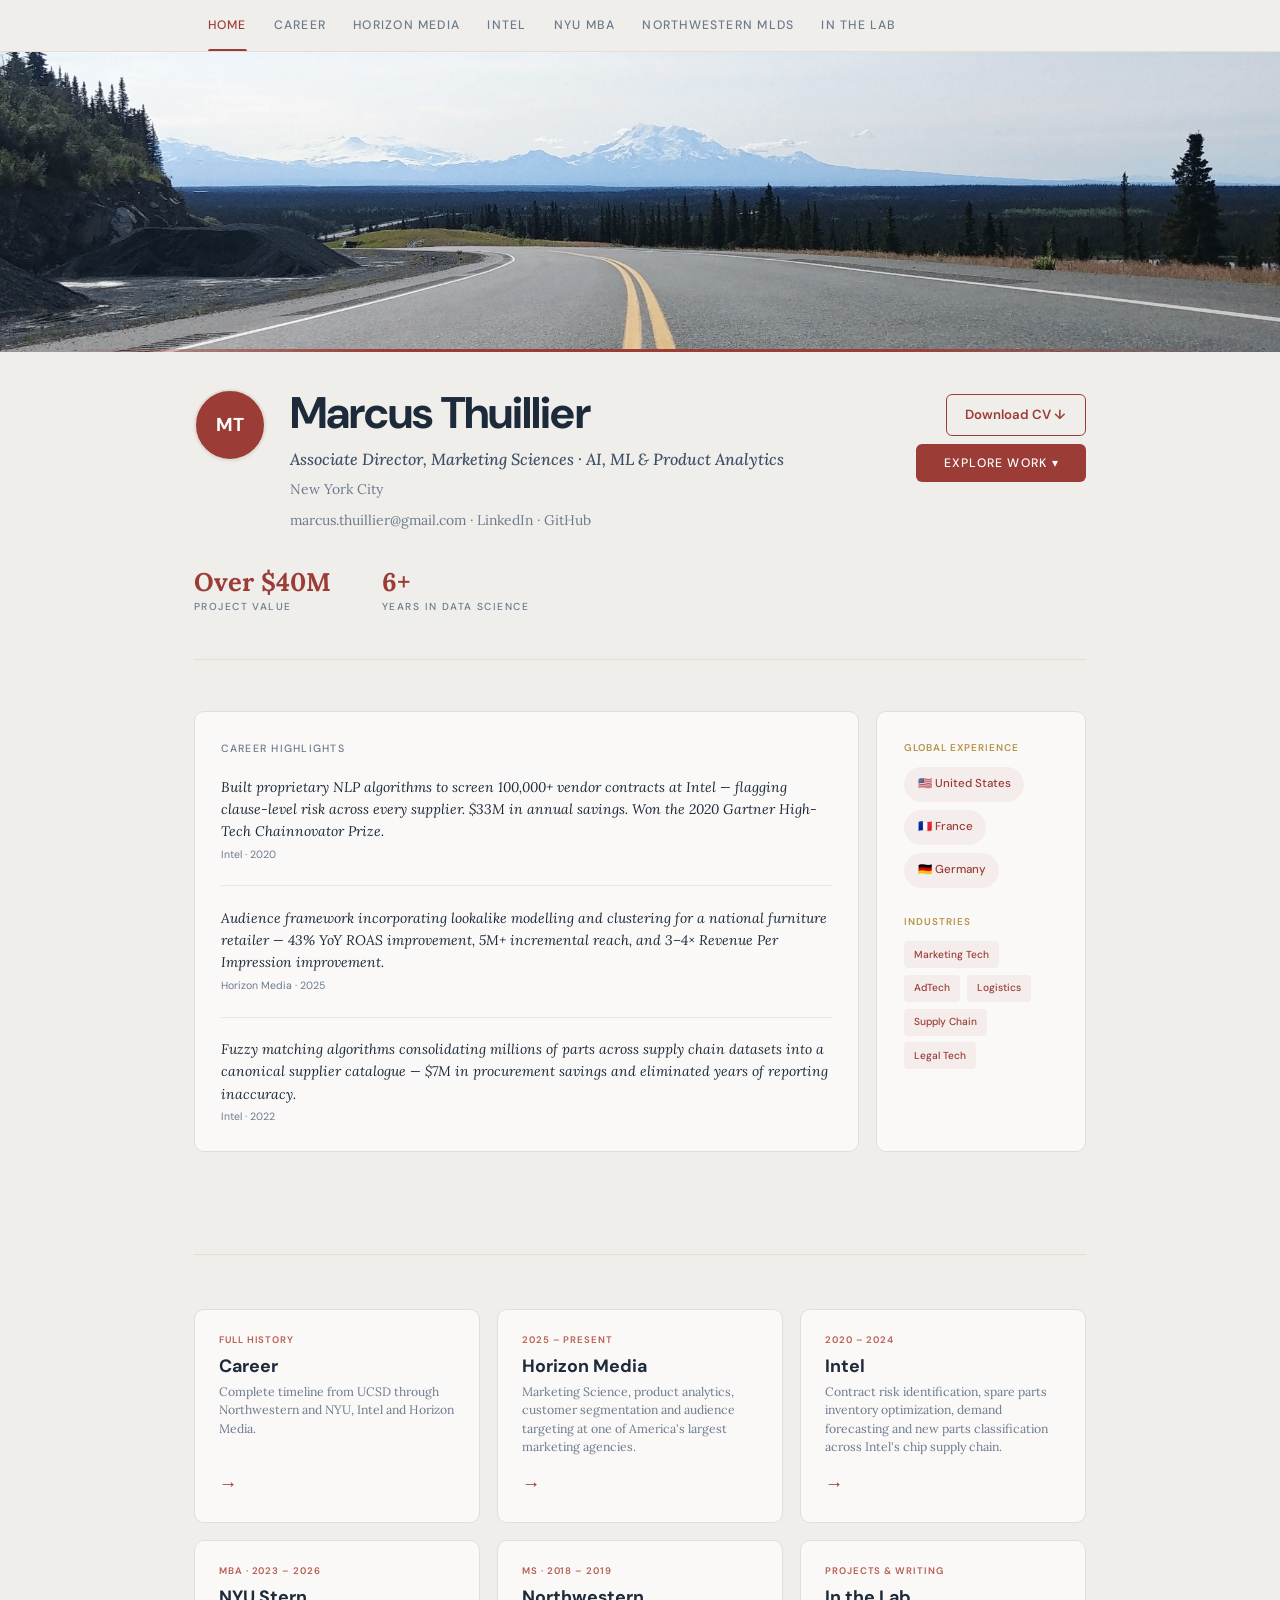
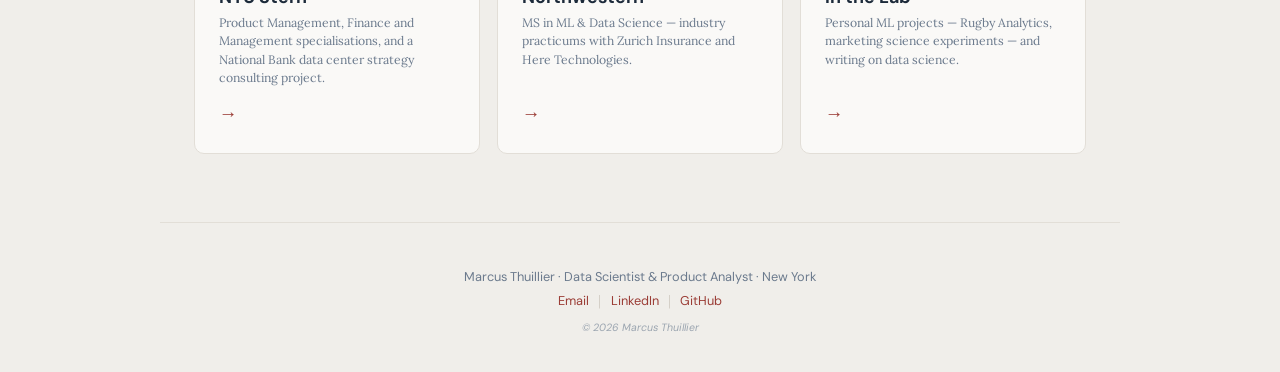
==== index.html @ 8893ece2 "initial commit" ====
<!DOCTYPE html>
<html lang="en">
<head>
  <meta charset="UTF-8" />
  <link rel="icon" href="data:image/svg+xml,<svg xmlns='http://www.w3.org/2000/svg' viewBox='0 0 32 32'><rect width='32' height='32' rx='6' fill='%239B3D36'/><text x='16' y='22' font-family='DM Sans,sans-serif' font-size='13' font-weight='700' fill='white' text-anchor='middle'>MT</text></svg>" />
  <meta name="viewport" content="width=device-width, initial-scale=1.0" />
  <title>Marcus Thuillier — Data Scientist</title>
  <meta name="description" content="Marcus Thuillier — Data Scientist specialising in AI, ML and product analytics. Based in New York." />
  <meta property="og:title" content="Marcus Thuillier — Data Scientist" />
  <meta property="og:description" content="Associate Director, Marketing Sciences at Horizon Media. AI, ML &amp; Product Analytics. Based in New York." />
  <meta property="og:type" content="website" />
  <link rel="preconnect" href="https://fonts.googleapis.com" />
  <link rel="preconnect" href="https://fonts.gstatic.com" crossorigin />
  <link href="https://fonts.googleapis.com/css2?family=DM+Sans:wght@400;500;600;700&family=Lora:ital,wght@0,400;0,600;0,700;1,400;1,500&display=swap" rel="stylesheet" />
  <link rel="stylesheet" href="css/style.css" />
</head>
<body>

  <!-- NAV -->
  <nav class="site-nav">
    <div class="nav-inner">
      <div class="nav-links" id="navLinks">
        <a href="index.html" class="nav-link active">Home</a>
        <a href="career.html" class="nav-link">Career</a>
        <a href="horizon.html" class="nav-link">Horizon Media</a>
        <a href="intel.html" class="nav-link">Intel</a>
        <a href="nyu.html" class="nav-link">NYU MBA</a>
        <a href="northwestern.html" class="nav-link">Northwestern MLDS</a>
        <a href="lab.html" class="nav-link">In the Lab</a>
      </div>
      <button class="nav-hamburger" id="hamburger" aria-label="Toggle navigation">
        <span></span><span></span><span></span>
      </button>
    </div>
  </nav>

  <!-- BANNER -->
  <div class="banner">
    <img src="assets/banner.jpg" alt="New York City" />
    <div class="banner-overlay"></div>
  </div>

  <!-- CONTACT HEADER -->
  <div class="contact-header">
    <div class="contact-header-left">
      <!-- TODO: replace placeholder with <img class="headshot" src="assets/headshot.jpg" alt="Marcus Thuillier"> when photo is ready -->
      <div class="headshot headshot--placeholder" aria-label="Marcus Thuillier">MT</div>
      <div class="contact-info">
        <div class="contact-name">Marcus Thuillier</div>
        <div class="contact-tagline">Associate Director, Marketing Sciences · AI, ML &amp; Product Analytics</div>
        <div class="contact-tagline-sub">New York City</div>
        <div class="contact-detail">
          <a href="mailto:marcus.thuillier@gmail.com">marcus.thuillier@gmail.com</a> ·
          <a href="https://linkedin.com/in/marcusthuillier" target="_blank" rel="noopener">LinkedIn</a> ·
          <a href="https://github.com/marcusthuillier" target="_blank" rel="noopener">GitHub</a>
        </div>
      </div>
    </div>
    <div class="cta-wrapper">
      <a href="assets/cv.pdf" class="cv-btn" download>Download CV ↓</a>
      <button class="cta-btn" id="ctaBtn">Explore Work ▾</button>
      <div class="cta-dropdown" id="ctaDropdown">
        <div class="cta-dropdown-label">Experience</div>
        <a href="horizon.html" class="cta-dropdown-item">Horizon Media →</a>
        <a href="intel.html" class="cta-dropdown-item">Intel →</a>
        <div class="cta-dropdown-label">Education</div>
        <a href="nyu.html" class="cta-dropdown-item">NYU Stern MBA →</a>
        <a href="northwestern.html" class="cta-dropdown-item">Northwestern MS →</a>
        <div class="cta-dropdown-label">More</div>
        <a href="lab.html" class="cta-dropdown-item">In the Lab →</a>
        <a href="career.html" class="cta-dropdown-item">Full Career →</a>
      </div>
    </div>
  </div>

  <!-- STATS BAR -->
  <div class="stats-bar fade-in">
    <div class="stat">
      <div class="stat-number">Over $40M</div>
      <div class="stat-label">Project Value</div>
    </div>
    <div class="stat">
      <div class="stat-number">6+</div>
      <div class="stat-label">Years in Data Science</div>
    </div>
  </div>

  <div class="section-divider"><hr /></div>

  <!-- BENTO GRID -->
  <div class="bento-section">
    <div class="bento-grid fade-in">
      <!-- Career highlights -->
      <div class="bento-tile" style="grid-column: span 3;">
        <div class="metric-label" style="margin-bottom:1rem;">Career Highlights</div>
        <div class="highlight-item">
          <div class="highlight-text">Built proprietary NLP algorithms to screen 100,000+ vendor contracts at Intel — flagging clause-level risk across every supplier. $33M in annual savings. Won the 2020 Gartner High-Tech Chainnovator Prize.</div>
          <div class="highlight-meta">Intel · 2020</div>
        </div>
        <div class="highlight-item">
          <div class="highlight-text">Audience framework incorporating lookalike modelling and clustering for a national furniture retailer — 43% YoY ROAS improvement, 5M+ incremental reach, and 3–4× Revenue Per Impression improvement.</div>
          <div class="highlight-meta">Horizon Media · 2025</div>
        </div>
        <div class="highlight-item">
          <div class="highlight-text">Fuzzy matching algorithms consolidating millions of parts across supply chain datasets into a canonical supplier catalogue — $7M in procurement savings and eliminated years of reporting inaccuracy.</div>
          <div class="highlight-meta">Intel · 2022</div>
        </div>
      </div>
      <!-- Global footprint -->
      <div class="bento-tile bento-footprint">
        <div class="footprint-subtitle">Global Experience</div>
        <div class="footprint-countries">
          <span class="country-chip">🇺🇸 United States</span>
          <span class="country-chip">🇫🇷 France</span>
          <span class="country-chip">🇩🇪 Germany</span>
        </div>
        <div class="footprint-subtitle" style="margin-top:1rem;">Industries</div>
        <div class="footprint-industries">
          <span class="industry-chip">Marketing Tech</span>
          <span class="industry-chip">AdTech</span>
          <span class="industry-chip">Logistics</span>
          <span class="industry-chip">Supply Chain</span>
          <span class="industry-chip">Legal Tech</span>
        </div>
      </div>
    </div>
  </div>

  <div class="section-divider"><hr /></div>

  <!-- TEASER CARDS -->
  <div class="teaser-section">
    <div class="teaser-grid">
      <a href="career.html" class="teaser-card fade-in">
        <div class="teaser-card-label">Full History</div>
        <div class="teaser-card-title">Career</div>
        <div class="teaser-card-desc">Complete timeline from UCSD through Northwestern and NYU, Intel and Horizon Media.</div>
        <span class="teaser-card-arrow">→</span>
      </a>
      <a href="horizon.html" class="teaser-card fade-in">
        <div class="teaser-card-label">2025 – Present</div>
        <img class="teaser-logo" src="https://logo.clearbit.com/horizonmedia.com" alt="" loading="lazy" onerror="this.style.display='none'" />
        <div class="teaser-card-title">Horizon Media</div>
        <div class="teaser-card-desc">Marketing Science, product analytics, customer segmentation and audience targeting at one of America's largest marketing agencies.</div>
        <span class="teaser-card-arrow">→</span>
      </a>
      <a href="intel.html" class="teaser-card fade-in">
        <div class="teaser-card-label">2020 – 2024</div>
        <img class="teaser-logo" src="https://logo.clearbit.com/intel.com" alt="" loading="lazy" onerror="this.style.display='none'" />
        <div class="teaser-card-title">Intel</div>
        <div class="teaser-card-desc">Contract risk identification, spare parts inventory optimization, demand forecasting and new parts classification across Intel's chip supply chain.</div>
        <span class="teaser-card-arrow">→</span>
      </a>
      <a href="nyu.html" class="teaser-card fade-in">
        <div class="teaser-card-label">MBA · 2023 – 2026</div>
        <img class="teaser-logo" src="https://logo.clearbit.com/nyu.edu" alt="" loading="lazy" onerror="this.style.display='none'" />
        <div class="teaser-card-title">NYU Stern</div>
        <div class="teaser-card-desc">Product Management, Finance and Management specialisations, and a National Bank data center strategy consulting project.</div>
        <span class="teaser-card-arrow">→</span>
      </a>
      <a href="northwestern.html" class="teaser-card fade-in">
        <div class="teaser-card-label">MS · 2018 – 2019</div>
        <img class="teaser-logo" src="https://logo.clearbit.com/northwestern.edu" alt="" loading="lazy" onerror="this.style.display='none'" />
        <div class="teaser-card-title">Northwestern</div>
        <div class="teaser-card-desc">MS in ML &amp; Data Science — industry practicums with Zurich Insurance and Here Technologies.</div>
        <span class="teaser-card-arrow">→</span>
      </a>
      <a href="lab.html" class="teaser-card fade-in">
        <div class="teaser-card-label">Projects &amp; Writing</div>
        <div class="teaser-card-title">In the Lab</div>
        <div class="teaser-card-desc">Personal ML projects — Rugby Analytics, marketing science experiments — and writing on data science.</div>
        <span class="teaser-card-arrow">→</span>
      </a>
    </div>
  </div>

  <!-- FOOTER -->
  <footer class="footer">
    <div>Marcus Thuillier · Data Scientist &amp; Product Analyst · New York</div>
    <div class="footer-links">
      <a href="mailto:marcus.thuillier@gmail.com">Email</a>
      <a href="https://linkedin.com/in/marcusthuillier" target="_blank" rel="noopener">LinkedIn</a>
      <a href="https://github.com/marcusthuillier" target="_blank" rel="noopener">GitHub</a>
    </div>
    <div class="ai-built-note">© 2026 Marcus Thuillier</div>
  </footer>

  <script src="js/main.js"></script>
</body>
</html>
---- css/style.css ----
/* ═══════════════════════════════════════════════════
   Marcus Thuillier — Portfolio
   Design system based on nikitarai.com
   ═══════════════════════════════════════════════════ */

/* ── DESIGN TOKENS ── */
:root {
  --bg:             #f0eeea;
  --bg-warm:        #e8e5df;
  --bg-card:        #faf9f7;
  --bg-card-hover:  #f5f3ef;
  --text:           #1c2a3a;
  --text-secondary: #3d5068;
  --text-muted:     #6b7a8d;
  --text-faint:     #9ba5b0;
  --accent:         #9B3D36;
  --accent-light:   #B85C52;
  --accent-warm:    #b8924a;
  --accent-warm-bg: rgba(184, 146, 74, 0.07);
  --accent-subtle:  rgba(155, 61, 54, 0.06);
  --accent-glow:    rgba(155, 61, 54, 0.12);
  --border:         #d5d0c8;
  --border-light:   #e2ded7;
  --border-faint:   #ebe8e2;
  --gold:           #b8924a;
  --gold-bg:        rgba(184, 146, 74, 0.08);
  --radius-sm:      6px;
  --radius-md:      10px;
  --radius-lg:      14px;
  --shadow-sm:      0 1px 3px rgba(28, 42, 58, 0.05);
  --shadow-md:      0 4px 20px rgba(28, 42, 58, 0.07);
  --shadow-lg:      0 12px 40px rgba(28, 42, 58, 0.1);
  --transition:     0.35s cubic-bezier(0.16, 1, 0.3, 1);
  --ease-out:       cubic-bezier(0.16, 1, 0.3, 1);
}

/* ── RESET & BASE ── */
*, *::before, *::after { margin: 0; padding: 0; box-sizing: border-box; }

html { scroll-behavior: smooth; font-size: 17px; }

body {
  background: var(--bg);
  color: var(--text);
  font-family: 'Lora', Georgia, serif;
  font-weight: 400;
  line-height: 1.8;
  overflow-x: hidden;
}

/* ── STICKY NAV ── */
.site-nav {
  position: sticky;
  top: 0;
  z-index: 100;
  background: rgba(240, 238, 234, 0.92);
  backdrop-filter: blur(16px);
  -webkit-backdrop-filter: blur(16px);
  border-bottom: 1px solid var(--border-light);
}

.nav-inner {
  max-width: 960px;
  margin: 0 auto;
  display: flex;
  align-items: stretch;
  padding: 0 2rem;
}

.nav-links { display: flex; align-items: stretch; }

.nav-link {
  font-size: 0.72rem;
  letter-spacing: 0.1em;
  text-transform: uppercase;
  color: var(--text-muted);
  text-decoration: none;
  font-family: 'DM Sans', sans-serif;
  font-weight: 500;
  transition: color var(--transition);
  white-space: nowrap;
  padding: 0.85rem 0.8rem;
  position: relative;
  display: flex;
  align-items: center;
}

.nav-link::after {
  content: '';
  position: absolute;
  bottom: 0;
  left: 0.8rem;
  right: 0.8rem;
  height: 2px;
  background: var(--accent);
  transform: scaleX(0);
  transition: transform var(--transition);
  border-radius: 2px 2px 0 0;
}

.nav-link:hover { color: var(--text-secondary); }
.nav-link.active { color: var(--accent); }
.nav-link.active::after { transform: scaleX(1); }

/* Hamburger */
.nav-hamburger {
  display: none;
  flex-direction: column;
  justify-content: center;
  gap: 4px;
  background: none;
  border: none;
  cursor: pointer;
  padding: 0.7rem 0;
  margin-left: auto;
}

.nav-hamburger span {
  display: block;
  width: 20px;
  height: 2px;
  background: var(--text);
  border-radius: 2px;
  transition: all 0.3s ease;
}

.nav-hamburger.open span:nth-child(1) { transform: rotate(45deg) translate(4px, 4px); }
.nav-hamburger.open span:nth-child(2) { opacity: 0; }
.nav-hamburger.open span:nth-child(3) { transform: rotate(-45deg) translate(4px, -4px); }

/* ── BANNER ── */
.banner {
  width: 100%;
  height: 300px;
  position: relative;
  overflow: hidden;
  background: linear-gradient(135deg, #c46b5e 0%, var(--accent) 100%);
}

.banner img {
  width: 100%;
  height: 100%;
  object-fit: cover;
  object-position: center 40%;
  display: block;
}

.banner-overlay {
  position: absolute;
  bottom: 0;
  left: 0;
  right: 0;
  height: 3px;
  background: linear-gradient(90deg, transparent 5%, var(--accent) 30%, var(--accent) 70%, transparent 95%);
}

/* Inner-page banner — gradient placeholder, shorter than home */
.banner--inner { height: 200px; }
.banner--horizon      { background: linear-gradient(135deg, #1a3a5c 0%, #2b5c8a 100%); }
.banner--intel        { background: linear-gradient(135deg, #0068b5 0%, #00aeef 100%); }
.banner--nyu          { background: linear-gradient(135deg, #57068c 0%, #8900e1 100%); }
.banner--northwestern { background: linear-gradient(135deg, #4e2a84 0%, #7b68ee 100%); }
.banner--career       { background: linear-gradient(135deg, #1c2a3a 0%, #3d5068 100%); }
@media (max-width: 768px) { .banner--inner { height: 120px; } }

/* ── PAGE HEADER (inner pages) ── */
.page-header {
  max-width: 960px;
  margin: 0 auto;
  padding: 3rem 2rem 2rem;
  border-bottom: 1px solid var(--border-light);
}

.page-title {
  font-family: 'DM Sans', sans-serif;
  font-weight: 700;
  font-size: 2.4rem;
  color: var(--text);
  line-height: 1.1;
  letter-spacing: -0.02em;
}

.page-subtitle {
  font-size: 0.85rem;
  color: var(--text-muted);
  margin-top: 0.5rem;
  line-height: 1.5;
}

/* ── PAGE HEADER with logo ── */
.page-header-inner { display: flex; align-items: center; gap: 1rem; }
.page-logo {
  width: 48px;
  height: 48px;
  object-fit: contain;
  border-radius: 8px;
  flex-shrink: 0;
  background: #fff;
  padding: 4px;
  border: 1px solid var(--border-light);
}

/* ── HEADSHOT ── */
.contact-header-left { display: flex; align-items: flex-start; gap: 1.4rem; }
.headshot {
  width: 72px;
  height: 72px;
  border-radius: 50%;
  object-fit: cover;
  object-position: center top;
  flex-shrink: 0;
  border: 2px solid var(--border-light);
  box-shadow: var(--shadow-sm);
}
.headshot--placeholder {
  background: var(--accent);
  color: #fff;
  display: flex;
  align-items: center;
  justify-content: center;
  font-family: 'DM Sans', sans-serif;
  font-weight: 700;
  font-size: 1.1rem;
  letter-spacing: 0.02em;
  user-select: none;
}

/* ── COMPANY LOGOS in cards ── */
.card-company--with-logo { display: flex; align-items: center; gap: 0.5rem; }
.card-logo {
  width: 18px;
  height: 18px;
  object-fit: contain;
  border-radius: 3px;
  flex-shrink: 0;
  background: #fff;
}

/* ── LOGOS in teaser cards ── */
.teaser-logo {
  width: 22px;
  height: 22px;
  object-fit: contain;
  border-radius: 4px;
  margin-bottom: 0.35rem;
  background: #fff;
  display: block;
}

/* ── DEVICON tags ── */
.tag--icon { display: inline-flex; align-items: center; gap: 0.3rem; }
.tag--icon i { font-size: 0.78rem; line-height: 1; }

/* ── CONTACT HEADER ── */
.contact-header {
  max-width: 960px;
  margin: 0 auto;
  padding: 2.2rem 2rem 0;
  display: flex;
  justify-content: space-between;
  align-items: flex-start;
}

.contact-name {
  font-family: 'DM Sans', sans-serif;
  font-weight: 700;
  font-size: 2.6rem;
  color: var(--text);
  line-height: 1.1;
  letter-spacing: -0.02em;
}

.contact-tagline {
  font-family: 'Lora', Georgia, serif;
  font-size: 0.95rem;
  font-weight: 500;
  font-style: italic;
  color: var(--text-secondary);
  margin-top: 0.4rem;
}

.contact-tagline-sub {
  font-size: 0.82rem;
  color: var(--text-muted);
  margin-top: 0.3rem;
  line-height: 1.5;
}

.contact-detail {
  font-size: 0.82rem;
  color: var(--text-muted);
  margin-top: 0.5rem;
}

.contact-detail a {
  color: var(--text-muted);
  text-decoration: none;
  transition: color var(--transition);
  border-bottom: 1px solid transparent;
}

.contact-detail a:hover {
  color: var(--accent);
  border-bottom-color: var(--accent);
}

/* ── CTA BUTTON ── */
.cta-wrapper { position: relative; padding-top: 0.3rem; display: flex; flex-direction: column; align-items: flex-end; gap: 0.5rem; }

.cta-btn {
  font-family: 'DM Sans', sans-serif;
  font-size: 0.72rem;
  font-weight: 500;
  letter-spacing: 0.1em;
  text-transform: uppercase;
  color: #fff;
  background: var(--accent);
  border: none;
  padding: 0.65rem 1.6rem;
  border-radius: var(--radius-sm);
  cursor: pointer;
  transition: all var(--transition);
}

.cta-btn:hover {
  background: #7B2D25;
  box-shadow: 0 6px 20px rgba(155, 61, 54, 0.3);
  transform: translateY(-1px);
}

.cta-dropdown {
  position: absolute;
  top: calc(100% + 0.6rem);
  right: 0;
  background: var(--bg-card);
  border: 1px solid var(--border);
  border-radius: var(--radius-md);
  padding: 1.1rem 1.3rem;
  min-width: 220px;
  box-shadow: var(--shadow-lg);
  opacity: 0;
  transform: translateY(-8px);
  pointer-events: none;
  transition: all 0.3s ease;
  z-index: 10;
}

.cta-dropdown.open {
  opacity: 1;
  transform: translateY(0);
  pointer-events: auto;
}

.cta-dropdown-label {
  font-size: 0.58rem;
  text-transform: uppercase;
  letter-spacing: 0.12em;
  color: var(--text-faint);
  font-family: 'DM Sans', sans-serif;
  font-weight: 600;
  margin-top: 0.6rem;
}

.cta-dropdown-label:first-child { margin-top: 0; }

.cta-dropdown-item {
  display: block;
  font-size: 0.82rem;
  color: var(--text-secondary);
  text-decoration: none;
  padding: 0.35rem 0;
  font-family: 'DM Sans', sans-serif;
  transition: color 0.2s;
}

.cta-dropdown-item:hover { color: var(--accent); }

/* ── STATS BAR ── */
.stats-bar {
  max-width: 960px;
  margin: 2rem auto 0;
  padding: 0 2rem;
  display: flex;
  gap: 3rem;
  flex-wrap: wrap;
}

.stat { text-align: left; }

.stat-number {
  font-family: 'Lora', Georgia, serif;
  font-weight: 700;
  font-size: 1.5rem;
  color: var(--accent);
  line-height: 1.2;
}

.stat-label {
  font-size: 0.6rem;
  letter-spacing: 0.14em;
  text-transform: uppercase;
  color: var(--text-muted);
  font-family: 'DM Sans', sans-serif;
  font-weight: 500;
}

/* ── DIVIDER ── */
.section-divider {
  max-width: 960px;
  margin: 2.5rem auto 0;
  padding: 0 2rem;
}

.section-divider hr {
  border: none;
  border-top: 1px solid var(--border-light);
}

/* ── BENTO GRID ── */
.bento-section {
  max-width: 960px;
  margin: 0 auto;
  padding: 3rem 2rem 2.5rem;
}

.bento-grid {
  display: grid;
  grid-template-columns: repeat(4, 1fr);
  gap: 1rem;
  margin-bottom: 1rem;
}

.bento-grid-2col { grid-template-columns: 1fr 1fr; }

.bento-tile {
  background: var(--bg-card);
  border: 1px solid var(--border-light);
  border-radius: var(--radius-md);
  padding: 1.4rem 1.5rem;
  transition: all var(--transition);
  position: relative;
  overflow: hidden;
}

.bento-tile:hover {
  border-color: var(--border);
  box-shadow: var(--shadow-md);
  transform: translateY(-2px);
}

.bento-metric {
  text-align: center;
  padding: 1.4rem 1.2rem;
}

.bento-metric::before {
  content: '';
  position: absolute;
  top: 0; left: 0; right: 0;
  height: 2px;
  background: linear-gradient(90deg, var(--accent), var(--accent-light));
  transform: scaleX(0);
  transition: transform var(--transition);
  transform-origin: left;
}

.bento-metric:hover::before { transform: scaleX(1); }

.bento-footprint { padding: 1.6rem; }

/* Teaser feature tile */
.bento-teaser-feature {
  text-decoration: none;
  display: flex;
  flex-direction: column;
  justify-content: flex-start;
  border-color: rgba(155, 61, 54, 0.15);
}

.bento-teaser-feature:hover {
  background: rgba(184, 146, 74, 0.04);
  border-color: var(--accent-warm);
}

.teaser-label {
  font-size: 0.58rem;
  font-weight: 600;
  text-transform: uppercase;
  letter-spacing: 0.1em;
  font-family: 'DM Sans', sans-serif;
  color: var(--accent-warm);
  margin-bottom: 0.4rem;
}

.teaser-title {
  font-family: 'DM Sans', sans-serif;
  font-size: 1.15rem;
  font-weight: 700;
  color: var(--text);
  line-height: 1.3;
  margin-bottom: 0.4rem;
}

.teaser-desc {
  font-size: 0.75rem;
  color: var(--text-muted);
  line-height: 1.55;
}

.teaser-cta {
  font-size: 0.68rem;
  font-weight: 500;
  font-family: 'DM Sans', sans-serif;
  color: var(--accent-warm);
  margin-top: 0.8rem;
  transition: color var(--transition);
}

.bento-teaser-feature:hover .teaser-cta { color: var(--text); }

/* ── SECTION TEASERS ── */
.teaser-section {
  max-width: 960px;
  margin: 0 auto;
  padding: 2rem 2rem 4rem;
}

.teaser-grid {
  display: grid;
  grid-template-columns: repeat(3, 1fr);
  gap: 1rem;
  margin-top: 1.2rem;
}

.teaser-card {
  background: var(--bg-card);
  border: 1px solid var(--border-light);
  border-radius: var(--radius-md);
  padding: 1.3rem 1.4rem;
  text-decoration: none;
  transition: all var(--transition);
  display: flex;
  flex-direction: column;
}

.teaser-card:hover {
  border-color: var(--border);
  box-shadow: var(--shadow-md);
  transform: translateY(-3px);
}

.teaser-card-label {
  font-size: 0.56rem;
  font-weight: 600;
  text-transform: uppercase;
  letter-spacing: 0.1em;
  font-family: 'DM Sans', sans-serif;
  color: var(--accent-light);
  margin-bottom: 0.3rem;
}

.teaser-card-title {
  font-family: 'DM Sans', sans-serif;
  font-weight: 700;
  font-size: 1.05rem;
  color: var(--text);
  line-height: 1.3;
  margin-bottom: 0.3rem;
}

.teaser-card-desc {
  font-size: 0.72rem;
  color: var(--text-muted);
  line-height: 1.5;
  flex: 1;
}

.teaser-card-arrow {
  font-size: 1.1rem;
  color: var(--accent);
  margin-top: 0.6rem;
  transition: transform var(--transition);
  display: inline-block;
}

.teaser-card:hover .teaser-card-arrow { transform: translateX(4px); }

/* ── CONTENT SECTION ── */
.content-section {
  max-width: 960px;
  margin: 0 auto;
  padding: 2.5rem 2rem 3rem;
}

.section-heading {
  font-family: 'DM Sans', sans-serif;
  font-weight: 700;
  font-size: 1.5rem;
  color: var(--text);
  margin-bottom: 0.25rem;
  letter-spacing: -0.01em;
}

.section-subheading {
  font-size: 0.82rem;
  color: var(--text-muted);
  margin-bottom: 2rem;
  line-height: 1.5;
}

/* ── METRIC VALUES ── */
.metric-value {
  font-family: 'Lora', Georgia, serif;
  font-weight: 700;
  font-size: 1.85rem;
  color: var(--accent);
  line-height: 1.2;
}

.metric-label {
  font-size: 0.62rem;
  letter-spacing: 0.12em;
  text-transform: uppercase;
  font-family: 'DM Sans', sans-serif;
  color: var(--text-muted);
  font-weight: 500;
  margin-top: 0.25rem;
}

/* ── MINI METRICS ── */
.mini-metrics {
  display: grid;
  grid-template-columns: repeat(auto-fit, minmax(120px, 1fr));
  gap: 0.8rem;
  margin-bottom: 2rem;
}

.mini-metric {
  background: var(--bg-card);
  border: 1px solid var(--border-light);
  border-radius: var(--radius-sm);
  padding: 0.9rem;
  text-align: center;
  transition: all var(--transition);
}

.mini-metric:hover { box-shadow: var(--shadow-sm); }

.mini-metric-value {
  font-family: 'Lora', Georgia, serif;
  font-weight: 700;
  font-size: 1.25rem;
  color: var(--accent);
}

.mini-metric-label {
  font-size: 0.56rem;
  letter-spacing: 0.1em;
  text-transform: uppercase;
  font-family: 'DM Sans', sans-serif;
  color: var(--text-muted);
  font-weight: 500;
  margin-top: 0.15rem;
}

/* ── CHART BOX ── */
.chart-box {
  background: var(--bg-card);
  border: 1px solid var(--border-light);
  border-radius: var(--radius-md);
  padding: 1.6rem;
  margin-bottom: 1.5rem;
  transition: box-shadow var(--transition);
}

.chart-box:hover { box-shadow: var(--shadow-sm); }

.chart-title {
  font-family: 'DM Sans', sans-serif;
  font-weight: 700;
  font-size: 1.05rem;
  margin-bottom: 1.2rem;
  color: var(--text);
}

/* ── YEAR BREAKDOWN ── */
.year-breakdown { display: flex; flex-direction: column; gap: 1rem; }

.year-row-item { display: flex; align-items: flex-start; gap: 0.8rem; }

.year-badge {
  font-family: 'Lora', Georgia, serif;
  font-weight: 700;
  font-size: 1rem;
  color: var(--accent);
  flex-shrink: 0;
  width: 40px;
  padding-top: 0.1rem;
}

.year-details { flex: 1; }

.year-detail-main {
  font-size: 0.82rem;
  color: var(--text);
  font-weight: 600;
  font-family: 'DM Sans', sans-serif;
  margin-bottom: 0.15rem;
}

.year-detail-sub {
  font-size: 0.72rem;
  color: var(--text-muted);
  line-height: 1.6;
}

.year-detail-sub ul {
  margin: 0.3rem 0 0 1rem;
  padding: 0;
  list-style: none;
}

.year-detail-sub ul li {
  margin-bottom: 0.3rem;
  position: relative;
  padding-left: 0.8rem;
}

.year-detail-sub ul li::before {
  content: '';
  position: absolute;
  left: 0;
  top: 0.5em;
  width: 4px;
  height: 4px;
  border-radius: 50%;
  background: var(--border);
}

.year-divider { border: none; border-top: 1px solid var(--border-faint); margin: 0; }

/* ── GLOBAL FOOTPRINT ── */
.footprint-countries {
  display: flex;
  flex-wrap: wrap;
  gap: 0.5rem;
  margin-bottom: 1.5rem;
}

.country-chip {
  font-size: 0.68rem;
  padding: 0.35rem 0.75rem;
  border-radius: 20px;
  background: var(--accent-subtle);
  color: var(--accent);
  font-family: 'DM Sans', sans-serif;
  font-weight: 500;
  display: inline-flex;
  align-items: center;
  gap: 0.35rem;
  transition: all var(--transition);
  border: 1px solid transparent;
}

.country-chip:hover { background: var(--accent-glow); border-color: var(--accent-subtle); }

.footprint-industries { display: flex; flex-wrap: wrap; gap: 0.4rem; }

.industry-chip {
  font-size: 0.6rem;
  padding: 0.25rem 0.6rem;
  border-radius: 4px;
  background: var(--accent-subtle);
  color: var(--accent);
  font-family: 'DM Sans', sans-serif;
  font-weight: 500;
}

.footprint-subtitle {
  font-size: 0.58rem;
  letter-spacing: 0.1em;
  text-transform: uppercase;
  font-family: 'DM Sans', sans-serif;
  color: var(--accent-warm);
  font-weight: 600;
  margin-bottom: 0.6rem;
}

/* ── HIGHLIGHT ITEMS ── */
.highlight-item {
  margin-bottom: 1.2rem;
  padding-bottom: 1.2rem;
  border-bottom: 1px solid var(--border-faint);
}

.highlight-item:last-child {
  margin-bottom: 0;
  padding-bottom: 0;
  border-bottom: none;
}

.highlight-text {
  font-family: 'Lora', Georgia, serif;
  font-size: 0.82rem;
  color: var(--text);
  line-height: 1.6;
  font-style: italic;
}

.highlight-meta {
  font-family: 'DM Sans', sans-serif;
  font-size: 0.62rem;
  color: var(--text-muted);
  margin-top: 0.2rem;
}

/* ── TIMELINE ── */
.timeline-section {
  position: relative;
  padding: 3.5rem 2rem 5rem;
  max-width: 960px;
  margin: 0 auto;
}

.timeline-item {
  display: grid;
  grid-template-columns: 280px 1fr;
  gap: 0;
  margin-bottom: 2.8rem;
}

.timeline-left {
  position: relative;
  padding-right: 2rem;
  display: flex;
  flex-direction: column;
  align-items: flex-end;
}

.year-row {
  display: flex;
  align-items: center;
  gap: 0.9rem;
  padding-top: 0.25rem;
}

.year-text {
  font-family: 'Lora', Georgia, serif;
  font-weight: 700;
  font-size: 1.3rem;
  color: var(--text);
  white-space: nowrap;
  transition: color var(--transition);
}

.timeline-item:hover .year-text { color: var(--accent); }

.timeline-dot {
  width: 10px;
  height: 10px;
  border-radius: 50%;
  background: var(--bg);
  border: 2.5px solid var(--border);
  flex-shrink: 0;
  transition: all 0.5s ease;
  box-shadow: 0 0 0 3px var(--bg);
}

.timeline-item.visible .timeline-dot {
  border-color: var(--accent);
  background: var(--accent);
  box-shadow: 0 0 0 3px var(--bg), 0 0 0 5.5px var(--accent-glow);
}

.timeline-left::after {
  content: '';
  position: absolute;
  top: 0; right: 0; bottom: -3rem;
  width: 1px;
  background: linear-gradient(to bottom, var(--border), var(--border-faint));
}

.timeline-item:last-child .timeline-left::after { bottom: 0; }

.timeline-right { padding-left: 2rem; }

/* Dual-card layout for concurrent roles */
.timeline-right-dual {
  padding-left: 2rem;
  display: grid;
  grid-template-columns: 1fr 1fr;
  gap: 0.8rem;
  align-items: start;
}

.card-secondary {
  background: var(--bg-card);
  border: 1px solid var(--border-faint);
  border-radius: var(--radius-lg);
  padding: 1.2rem 1.4rem;
  transition: all var(--transition);
  position: relative;
  opacity: 0.85;
}

.card-secondary:hover {
  box-shadow: var(--shadow-sm);
  border-color: var(--border-light);
  opacity: 1;
}

.card-secondary .card-company { font-size: 0.62rem; }
.card-secondary .card-title { font-size: 1rem; }
.card-secondary .card-body { font-size: 0.76rem; }

.card {
  background: var(--bg-card);
  border: 1px solid var(--border-light);
  border-radius: var(--radius-lg);
  padding: 1.6rem 1.8rem;
  transition: all var(--transition);
  position: relative;
}

.card::before {
  content: '';
  position: absolute;
  left: 0; top: 1.2rem; bottom: 1.2rem;
  width: 2.5px;
  background: var(--accent);
  border-radius: 2px;
  opacity: 0;
  transition: opacity var(--transition);
}

.card:hover { box-shadow: var(--shadow-md); border-color: var(--border); transform: translateY(-2px); }
.card:hover::before { opacity: 1; }

.card-company {
  font-size: 0.65rem;
  letter-spacing: 0.12em;
  text-transform: uppercase;
  font-family: 'DM Sans', sans-serif;
  color: var(--text-muted);
  margin-bottom: 0.2rem;
  font-weight: 500;
}

.card-title {
  font-family: 'DM Sans', sans-serif;
  font-weight: 700;
  font-size: 1.25rem;
  color: var(--text);
  line-height: 1.3;
  margin-bottom: 0.2rem;
}

.card-role {
  font-size: 0.65rem;
  letter-spacing: 0.1em;
  text-transform: uppercase;
  font-family: 'DM Sans', sans-serif;
  color: var(--accent-light);
  margin-bottom: 0.7rem;
  font-weight: 500;
}

.card-body {
  font-size: 0.8rem;
  color: var(--text-muted);
  line-height: 1.7;
  margin-bottom: 0.6rem;
}

.card-award {
  display: inline-flex;
  align-items: center;
  gap: 0.35rem;
  margin-top: 0.5rem;
  margin-bottom: 0.2rem;
  padding: 0.35rem 0.75rem;
  background: var(--gold-bg);
  border: 1px solid rgba(184, 146, 74, 0.18);
  border-radius: var(--radius-sm);
  font-size: 0.65rem;
  font-family: 'DM Sans', sans-serif;
  color: var(--gold);
  font-weight: 500;
}

.card-tags { display: flex; flex-wrap: wrap; gap: 0.35rem; margin-top: 0.7rem; }

.inline-link {
  color: var(--accent);
  text-decoration: underline;
  text-decoration-color: rgba(155, 61, 54, 0.35);
  text-underline-offset: 2px;
  transition: color 0.15s, text-decoration-color 0.15s;
}
.inline-link:hover {
  color: var(--accent-light);
  text-decoration-color: var(--accent-light);
}

.tag {
  font-size: 0.6rem;
  padding: 0.22rem 0.55rem;
  border-radius: 4px;
  background: var(--accent-subtle);
  color: var(--accent);
  font-family: 'DM Sans', sans-serif;
  font-weight: 500;
  transition: all var(--transition);
}

.tag:hover { background: var(--accent-glow); }

/* ── AI / WORKS PROJECT CARDS ── */
.ai-projects {
  display: grid;
  grid-template-columns: 1fr 1fr;
  gap: 1.2rem;
  margin-top: 1.2rem;
}

.ai-project-card {
  background: var(--bg-card);
  border: 1px solid var(--border-light);
  border-radius: var(--radius-md);
  padding: 1.4rem 1.5rem;
  transition: all var(--transition);
  position: relative;
  overflow: hidden;
}

.ai-project-card::after {
  content: '';
  position: absolute;
  bottom: 0; left: 0; right: 0;
  height: 2px;
  background: linear-gradient(90deg, var(--accent), var(--accent-light));
  transform: scaleX(0);
  transition: transform var(--transition);
  transform-origin: left;
}

.ai-project-card:hover { box-shadow: var(--shadow-md); transform: translateY(-3px); }
.ai-project-card:hover::after { transform: scaleX(1); }

.ai-project-card.coming-soon { opacity: 0.4; pointer-events: none; }

.ai-project-label {
  font-size: 0.58rem;
  font-weight: 600;
  text-transform: uppercase;
  letter-spacing: 0.1em;
  font-family: 'DM Sans', sans-serif;
  color: var(--accent-light);
  margin-bottom: 0.5rem;
}

.ai-project-title {
  font-family: 'DM Sans', sans-serif;
  font-size: 1.05rem;
  font-weight: 700;
  color: var(--text);
  margin-bottom: 0.5rem;
  line-height: 1.3;
}

.ai-project-desc {
  font-size: 0.78rem;
  color: var(--text-muted);
  line-height: 1.65;
}

.ai-project-outcome {
  margin-top: 0.8rem;
  font-size: 0.72rem;
  font-weight: 500;
  font-family: 'DM Sans', sans-serif;
  color: var(--accent-warm);
}

/* ── COMPANY SECTIONS ── */
.company-block {
  background: var(--bg-card);
  border: 1px solid var(--border-light);
  border-radius: var(--radius-lg);
  padding: 2rem 2.2rem;
  margin-bottom: 1.5rem;
  transition: box-shadow var(--transition);
  position: relative;
  overflow: hidden;
}

.company-block::before {
  content: '';
  position: absolute;
  left: 0; top: 0; bottom: 0;
  width: 3px;
  background: linear-gradient(to bottom, var(--accent), var(--accent-light));
  opacity: 0;
  transition: opacity var(--transition);
}

.company-block:hover { box-shadow: var(--shadow-md); }
.company-block:hover::before { opacity: 1; }

.company-overline {
  font-size: 0.6rem;
  letter-spacing: 0.12em;
  text-transform: uppercase;
  font-family: 'DM Sans', sans-serif;
  color: var(--accent-warm);
  font-weight: 600;
  margin-bottom: 0.3rem;
}

.company-name {
  font-family: 'DM Sans', sans-serif;
  font-weight: 700;
  font-size: 1.5rem;
  color: var(--text);
  line-height: 1.2;
  margin-bottom: 0.15rem;
}

.company-role-line {
  font-size: 0.68rem;
  letter-spacing: 0.08em;
  text-transform: uppercase;
  font-family: 'DM Sans', sans-serif;
  color: var(--accent-light);
  font-weight: 500;
  margin-bottom: 1.5rem;
}

.company-contrib-grid {
  display: grid;
  grid-template-columns: 1fr 1fr;
  gap: 0.9rem;
  margin-bottom: 1rem;
}

.contrib-card {
  padding: 1.1rem 1.2rem;
  border-radius: var(--radius-sm);
  border: 1px solid var(--border-faint);
  background: rgba(250, 249, 247, 0.5);
  transition: all var(--transition);
}

.contrib-card:hover {
  border-color: var(--border-light);
  box-shadow: 0 2px 12px rgba(0,0,0,0.04);
  transform: translateY(-1px);
}

.contrib-title {
  font-family: 'DM Sans', sans-serif;
  font-weight: 600;
  font-size: 0.82rem;
  color: var(--text);
  margin-bottom: 0.3rem;
}

.contrib-desc {
  font-size: 0.72rem;
  color: var(--text-muted);
  line-height: 1.6;
}

/* ── BLOG POST CARDS ── */
.blog-post-card {
  background: var(--bg-card);
  border: 1px solid var(--border-light);
  border-radius: var(--radius-md);
  padding: 1.6rem;
  margin-bottom: 1rem;
  transition: all var(--transition);
}

.blog-post-card:hover { box-shadow: var(--shadow-sm); border-color: var(--border); }
.blog-post-card.coming-soon { opacity: 0.4; pointer-events: none; }

.blog-post-label {
  font-size: 0.58rem;
  font-weight: 600;
  text-transform: uppercase;
  letter-spacing: 0.1em;
  font-family: 'DM Sans', sans-serif;
  color: var(--accent-warm);
  margin-bottom: 0.4rem;
}

.blog-post-title {
  font-family: 'DM Sans', sans-serif;
  font-weight: 700;
  font-size: 1rem;
  color: var(--text);
  margin-bottom: 0.4rem;
  line-height: 1.35;
}

.blog-post-desc {
  font-size: 0.78rem;
  color: var(--text-muted);
  line-height: 1.65;
}

/* ── FOOTER ── */
.footer {
  text-align: center;
  padding: 2.5rem 2rem 2rem;
  color: var(--text-muted);
  font-size: 0.75rem;
  font-family: 'DM Sans', sans-serif;
  border-top: 1px solid var(--border-light);
  max-width: 960px;
  margin: 0 auto;
}

.footer-links {
  display: flex;
  justify-content: center;
  align-items: center;
  gap: 0;
  margin-top: 0.4rem;
}

.footer-links a {
  padding: 0 0.6rem;
  border-right: 1px solid var(--border);
  line-height: 1;
}

.footer-links a:last-child {
  border-right: none;
}

.footer a {
  color: var(--accent);
  text-decoration: none;
  transition: color var(--transition);
  border-bottom: 1px solid transparent;
}

.footer a:hover { color: var(--text); border-bottom-color: var(--text); }

.ai-built-note {
  font-size: 0.62rem;
  color: var(--text-faint);
  margin-top: 0.6rem;
  font-style: italic;
}

/* ── SCROLL PROGRESS BAR ── */
#scrollProgress {
  position: fixed;
  top: 0;
  left: 0;
  height: 3px;
  width: 0%;
  background: linear-gradient(90deg, var(--accent), var(--accent-light));
  z-index: 200;
  transition: width 0.1s linear;
  pointer-events: none;
}

/* ── BACK TO TOP ── */
#backToTop {
  position: fixed;
  bottom: 2rem;
  right: 2rem;
  width: 40px;
  height: 40px;
  border-radius: 50%;
  background: var(--accent);
  color: #fff;
  border: none;
  cursor: pointer;
  font-size: 1rem;
  line-height: 1;
  display: flex;
  align-items: center;
  justify-content: center;
  box-shadow: var(--shadow-md);
  opacity: 0;
  transform: translateY(12px);
  transition: opacity 0.3s ease, transform 0.3s ease, background 0.2s;
  pointer-events: none;
  z-index: 150;
}
#backToTop.visible { opacity: 1; transform: translateY(0); pointer-events: auto; }
#backToTop:hover { background: #7B2D25; }

/* ── COPY EMAIL FEEDBACK ── */
.copy-feedback {
  position: absolute;
  font-size: 0.65rem;
  font-family: 'DM Sans', sans-serif;
  color: var(--accent);
  margin-left: 0.3rem;
  opacity: 0;
  transition: opacity 0.2s;
  pointer-events: none;
  white-space: nowrap;
}
.copy-feedback.show { opacity: 1; }

/* ── SCROLL ANIMATIONS ── */
.fade-in {
  opacity: 0;
  transform: translateY(20px);
  transition: opacity 0.7s ease, transform 0.7s var(--ease-out);
}

.fade-in.visible { opacity: 1; transform: translateY(0); }

.fade-in:nth-child(1) { transition-delay: 0.05s; }
.fade-in:nth-child(2) { transition-delay: 0.1s; }
.fade-in:nth-child(3) { transition-delay: 0.15s; }
.fade-in:nth-child(4) { transition-delay: 0.2s; }
.fade-in:nth-child(5) { transition-delay: 0.25s; }
.fade-in:nth-child(6) { transition-delay: 0.3s; }

/* ── RESPONSIVE ── */
@media (max-width: 768px) {
  html { font-size: 16px; }

  .banner { height: 180px; }

  .contact-header { padding: 1.4rem 1.5rem 0; flex-direction: column; gap: 1rem; }
  .contact-name { font-size: 2rem; }
  .cta-dropdown { right: auto; left: 0; }

  .stats-bar { padding: 0 1.5rem; gap: 1.5rem; }
  .section-divider { padding: 0 1.5rem; }

  .nav-hamburger { display: flex; }

  .nav-links {
    display: none;
    position: absolute;
    top: 100%; left: 0; right: 0;
    background: rgba(240, 238, 234, 0.97);
    backdrop-filter: blur(16px);
    border-bottom: 1px solid var(--border-light);
    flex-direction: column;
    padding: 0.5rem 0;
  }

  .nav-links.open { display: flex; }
  .nav-link { padding: 0.7rem 1.5rem; }
  .nav-link::after { display: none; }
  .nav-inner { padding: 0 1.5rem; position: relative; }

  .page-header { padding: 2rem 1.5rem 1.5rem; }
  .page-title { font-size: 1.8rem; }

  .bento-section { padding: 2rem 1.5rem 1.5rem; }
  .bento-grid { grid-template-columns: 1fr 1fr; }
  .bento-grid-2col { grid-template-columns: 1fr; }

  .teaser-section { padding: 1.5rem 1.5rem 2.5rem; }
  .teaser-grid { grid-template-columns: 1fr 1fr; }

  .content-section { padding: 2rem 1.5rem 2rem; }

  .timeline-section { padding: 2.5rem 1.2rem 4rem; }
  .timeline-item { grid-template-columns: 1fr; margin-bottom: 2rem; }
  .timeline-left { align-items: flex-start; padding-right: 0; margin-bottom: 0.4rem; }
  .timeline-left::after { display: none; }
  .timeline-right { padding-left: 0; }
  .timeline-right-dual { padding-left: 0; grid-template-columns: 1fr; }
  .card { padding: 1.2rem 1.3rem; }
  .card::before { display: none; }
  .year-text { font-size: 1.1rem; }

  .mini-metrics { grid-template-columns: repeat(2, 1fr); }
  .ai-projects { grid-template-columns: 1fr; }
  .company-contrib-grid { grid-template-columns: 1fr; }
  .company-block { padding: 1.4rem 1.3rem; }
}

@media (max-width: 480px) {
  .teaser-grid { grid-template-columns: 1fr; }
  .bento-grid { grid-template-columns: 1fr; }
}

@media print {
  .site-nav, .cta-wrapper, .banner { display: none; }
  body { font-size: 12pt; background: #fff; }
}

/* ── CV DOWNLOAD BUTTON ── */
.cv-btn {
  display: inline-flex;
  align-items: center;
  gap: 0.3rem;
  padding: 0.45rem 1.1rem;
  border-radius: var(--radius-sm);
  border: 1.5px solid var(--accent);
  color: var(--accent);
  background: transparent;
  font-family: 'DM Sans', sans-serif;
  font-size: 0.78rem;
  font-weight: 600;
  text-decoration: none;
  transition: background 0.2s, color 0.2s;
  white-space: nowrap;
}
.cv-btn:hover {
  background: var(--accent);
  color: #fff;
}

/* ── PAGE TRANSITION FADE ── */
@view-transition { navigation: auto; }

@keyframes _fade-in  { from { opacity: 0; transform: translateY(8px); } to { opacity: 1; transform: none; } }
@keyframes _fade-out { from { opacity: 1; transform: none; } to { opacity: 0; transform: translateY(-8px); } }

::view-transition-old(root) {
  animation: 200ms ease-in _fade-out both;
}
::view-transition-new(root) {
  animation: 280ms ease-out _fade-in both;
}

/* ── KEYBOARD FOCUS STYLES ── */
:focus-visible {
  outline: 2px solid var(--accent);
  outline-offset: 3px;
  border-radius: 3px;
}
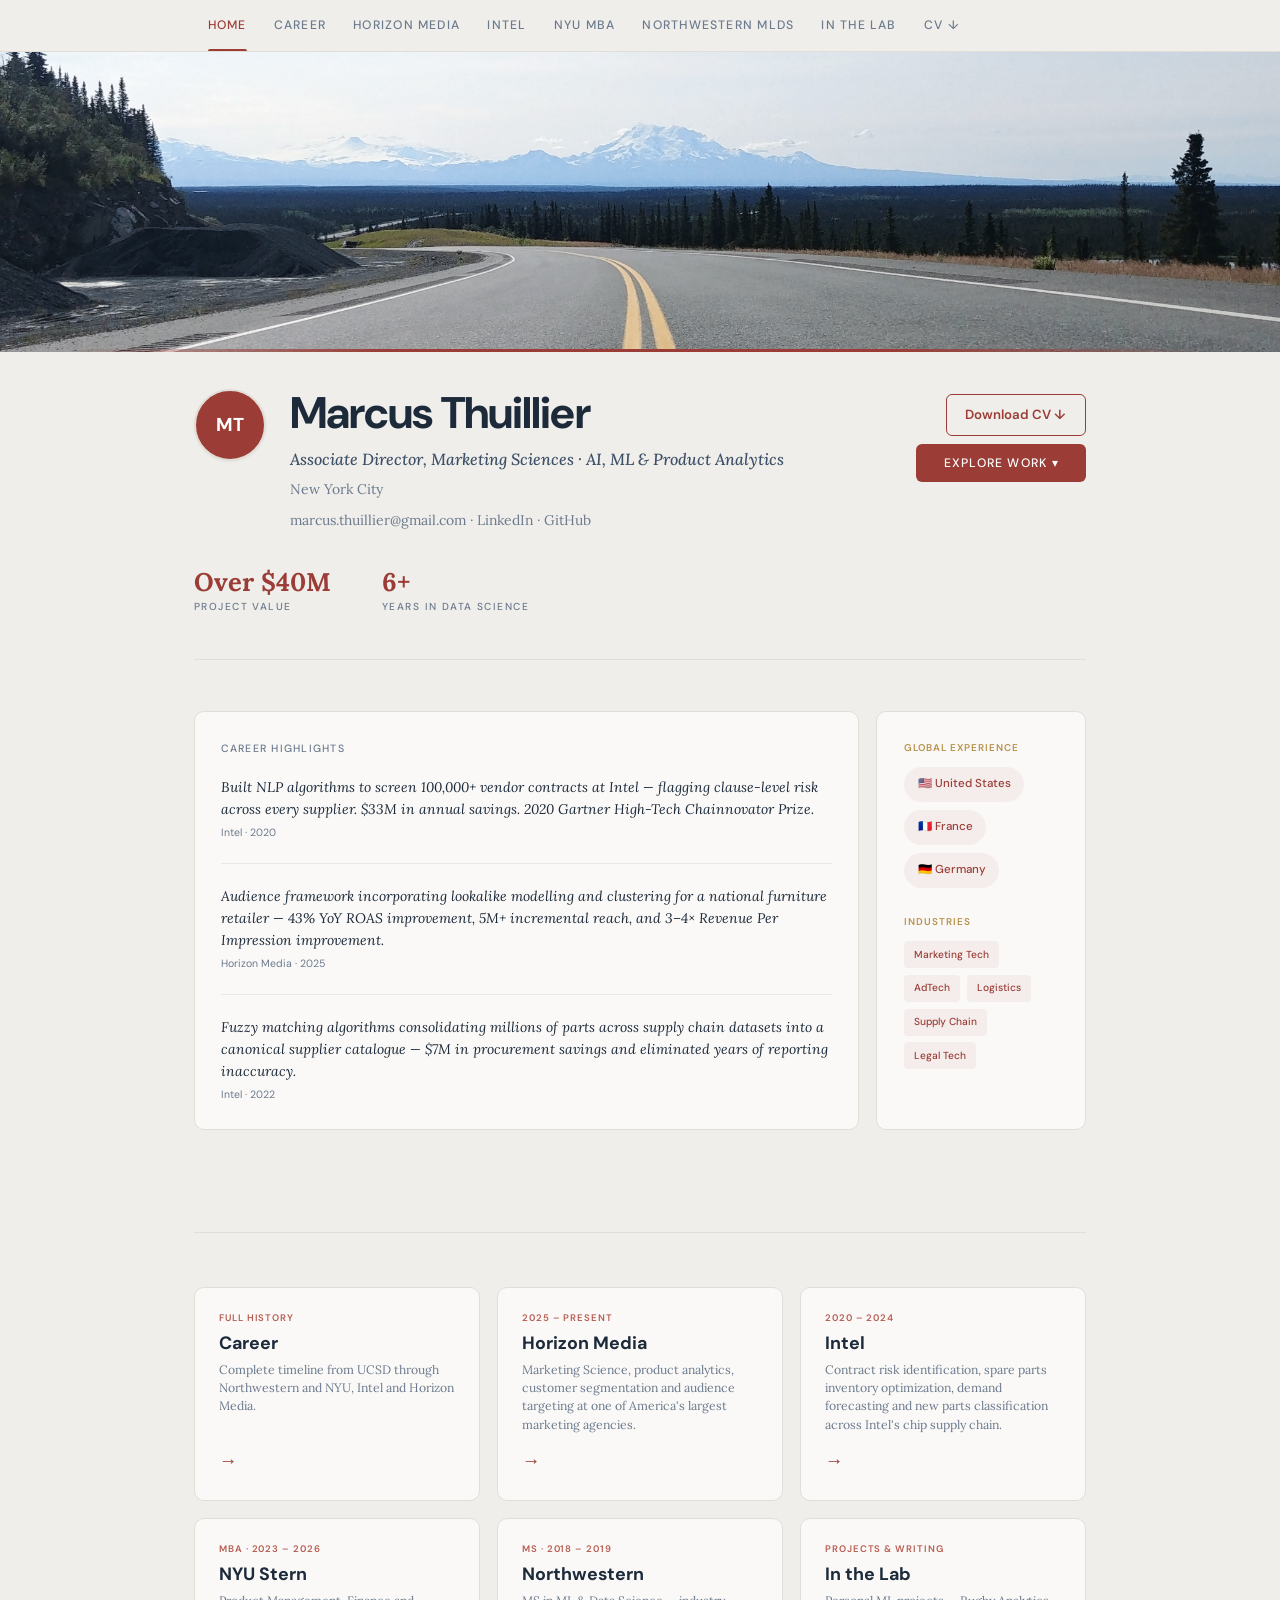
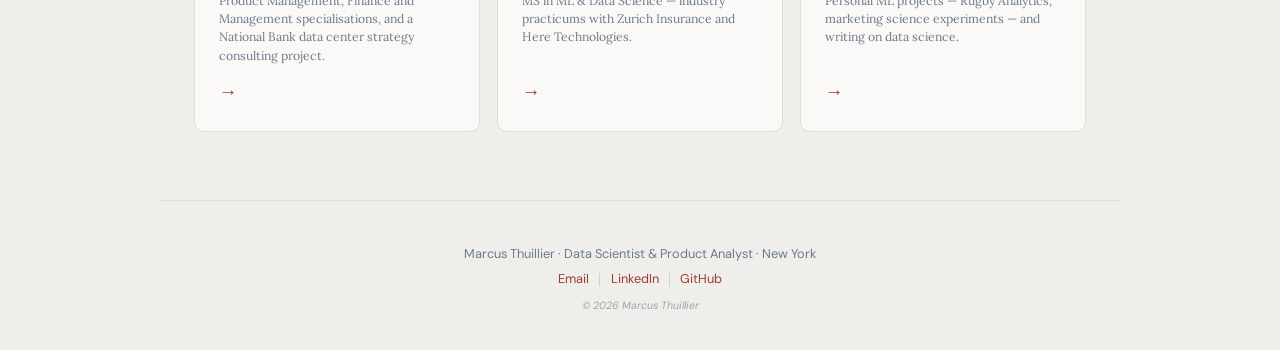
==== commit 0f6000f2: "Add CV download link to nav on all pages Co-Authored-By: Claude Sonnet 4.6 <noreply@anthropic.com>" ====
--- a/index.html
+++ b/index.html
@@ -27,6 +27,7 @@
         <a href="nyu.html" class="nav-link">NYU MBA</a>
         <a href="northwestern.html" class="nav-link">Northwestern MLDS</a>
         <a href="lab.html" class="nav-link">In the Lab</a>
+        <a href="assets/cv.pdf" class="nav-link" download>CV ↓</a>
       </div>
       <button class="nav-hamburger" id="hamburger" aria-label="Toggle navigation">
         <span></span><span></span><span></span>
@@ -94,7 +95,7 @@
       <div class="bento-tile" style="grid-column: span 3;">
         <div class="metric-label" style="margin-bottom:1rem;">Career Highlights</div>
         <div class="highlight-item">
-          <div class="highlight-text">Built proprietary NLP algorithms to screen 100,000+ vendor contracts at Intel — flagging clause-level risk across every supplier. $33M in annual savings. Won the 2020 Gartner High-Tech Chainnovator Prize.</div>
+          <div class="highlight-text">Built NLP algorithms to screen 100,000+ vendor contracts at Intel — flagging clause-level risk across every supplier. $33M in annual savings. 2020 Gartner High-Tech Chainnovator Prize.</div>
           <div class="highlight-meta">Intel · 2020</div>
         </div>
         <div class="highlight-item">
--- a/css/style.css
+++ b/css/style.css
@@ -1435,3 +1435,133 @@
   outline-offset: 3px;
   border-radius: 3px;
 }
+
+/* ── TIMELINE ENHANCEMENTS ── */
+.timeline-logos {
+  display: flex;
+  gap: 0.3rem;
+  justify-content: flex-end;
+  margin-bottom: 0.55rem;
+}
+.timeline-logos .timeline-logo { margin-bottom: 0; }
+
+.timeline-logo {
+  width: 32px;
+  height: 32px;
+  object-fit: contain;
+  border-radius: var(--radius-sm);
+  margin-bottom: 0.55rem;
+  opacity: 0.85;
+  transition: opacity var(--transition);
+  background: var(--bg-card);
+  padding: 2px;
+  border: 1px solid var(--border-faint);
+}
+.timeline-item:hover .timeline-logo { opacity: 1; }
+
+.timeline-logo--fallback {
+  display: flex;
+  align-items: center;
+  justify-content: center;
+  font-family: 'DM Sans', sans-serif;
+  font-size: 0.55rem;
+  font-weight: 700;
+  letter-spacing: 0.05em;
+  color: var(--text-muted);
+  user-select: none;
+}
+
+.timeline-type {
+  display: block;
+  font-size: 0.55rem;
+  letter-spacing: 0.12em;
+  text-transform: uppercase;
+  font-family: 'DM Sans', sans-serif;
+  font-weight: 600;
+  color: var(--text-faint);
+  text-align: right;
+  margin-top: 0.35rem;
+  padding-right: 1.9rem;
+}
+.timeline-type--work { color: var(--accent-light); }
+
+/* Pulse animation for the current (active) role dot */
+.timeline-dot--current {
+  border-color: var(--accent) !important;
+  background: var(--accent) !important;
+  box-shadow: 0 0 0 3px var(--bg), 0 0 0 5.5px var(--accent-glow) !important;
+  animation: pulse-dot 2.8s ease-in-out infinite;
+}
+@keyframes pulse-dot {
+  0%, 100% { box-shadow: 0 0 0 3px var(--bg), 0 0 0 5.5px var(--accent-glow); }
+  50%       { box-shadow: 0 0 0 3px var(--bg), 0 0 0 12px rgba(155,61,54,0);  }
+}
+
+/* ── ELO LIVE CHART ── */
+.elo-chart-wrap {
+  margin-top: 1.4rem;
+  padding: 1rem 1.2rem 0.6rem;
+  background: var(--bg);
+  border: 1px solid var(--border-faint);
+  border-radius: var(--radius-md);
+}
+.elo-chart-header {
+  display: flex;
+  align-items: baseline;
+  justify-content: space-between;
+  gap: 1rem;
+  margin-bottom: 0.75rem;
+}
+.elo-chart-title {
+  font-family: 'DM Sans', sans-serif;
+  font-size: 0.7rem;
+  font-weight: 600;
+  letter-spacing: 0.08em;
+  text-transform: uppercase;
+  color: var(--text-secondary);
+}
+.elo-chart-source {
+  font-family: 'DM Sans', sans-serif;
+  font-size: 0.6rem;
+  color: var(--text-faint);
+}
+.elo-chart-error {
+  font-family: 'DM Sans', sans-serif;
+  font-size: 0.72rem;
+  color: var(--text-faint);
+  padding: 1rem 0;
+  text-align: center;
+}
+
+/* ── TECH STACK ── */
+.tech-stack {
+  max-width: 960px;
+  margin: 0 auto;
+  padding: 0 2rem 4rem;
+}
+.tech-row {
+  display: grid;
+  grid-template-columns: 130px 1fr;
+  align-items: center;
+  gap: 0.5rem 1.2rem;
+  padding: 0.65rem 0;
+  border-bottom: 1px solid var(--border-faint);
+}
+.tech-row:last-child { border-bottom: none; }
+.tech-row-label {
+  font-size: 0.58rem;
+  letter-spacing: 0.12em;
+  text-transform: uppercase;
+  font-family: 'DM Sans', sans-serif;
+  font-weight: 600;
+  color: var(--text-muted);
+  white-space: nowrap;
+}
+.tech-row-tags { display: flex; flex-wrap: wrap; gap: 0.35rem; }
+
+@media (max-width: 640px) {
+  .timeline-logo { width: 26px; height: 26px; }
+  .timeline-type { padding-right: 0; }
+  .tech-stack { padding: 0 1.2rem 3rem; }
+  .tech-row { grid-template-columns: 1fr; gap: 0.35rem; }
+}
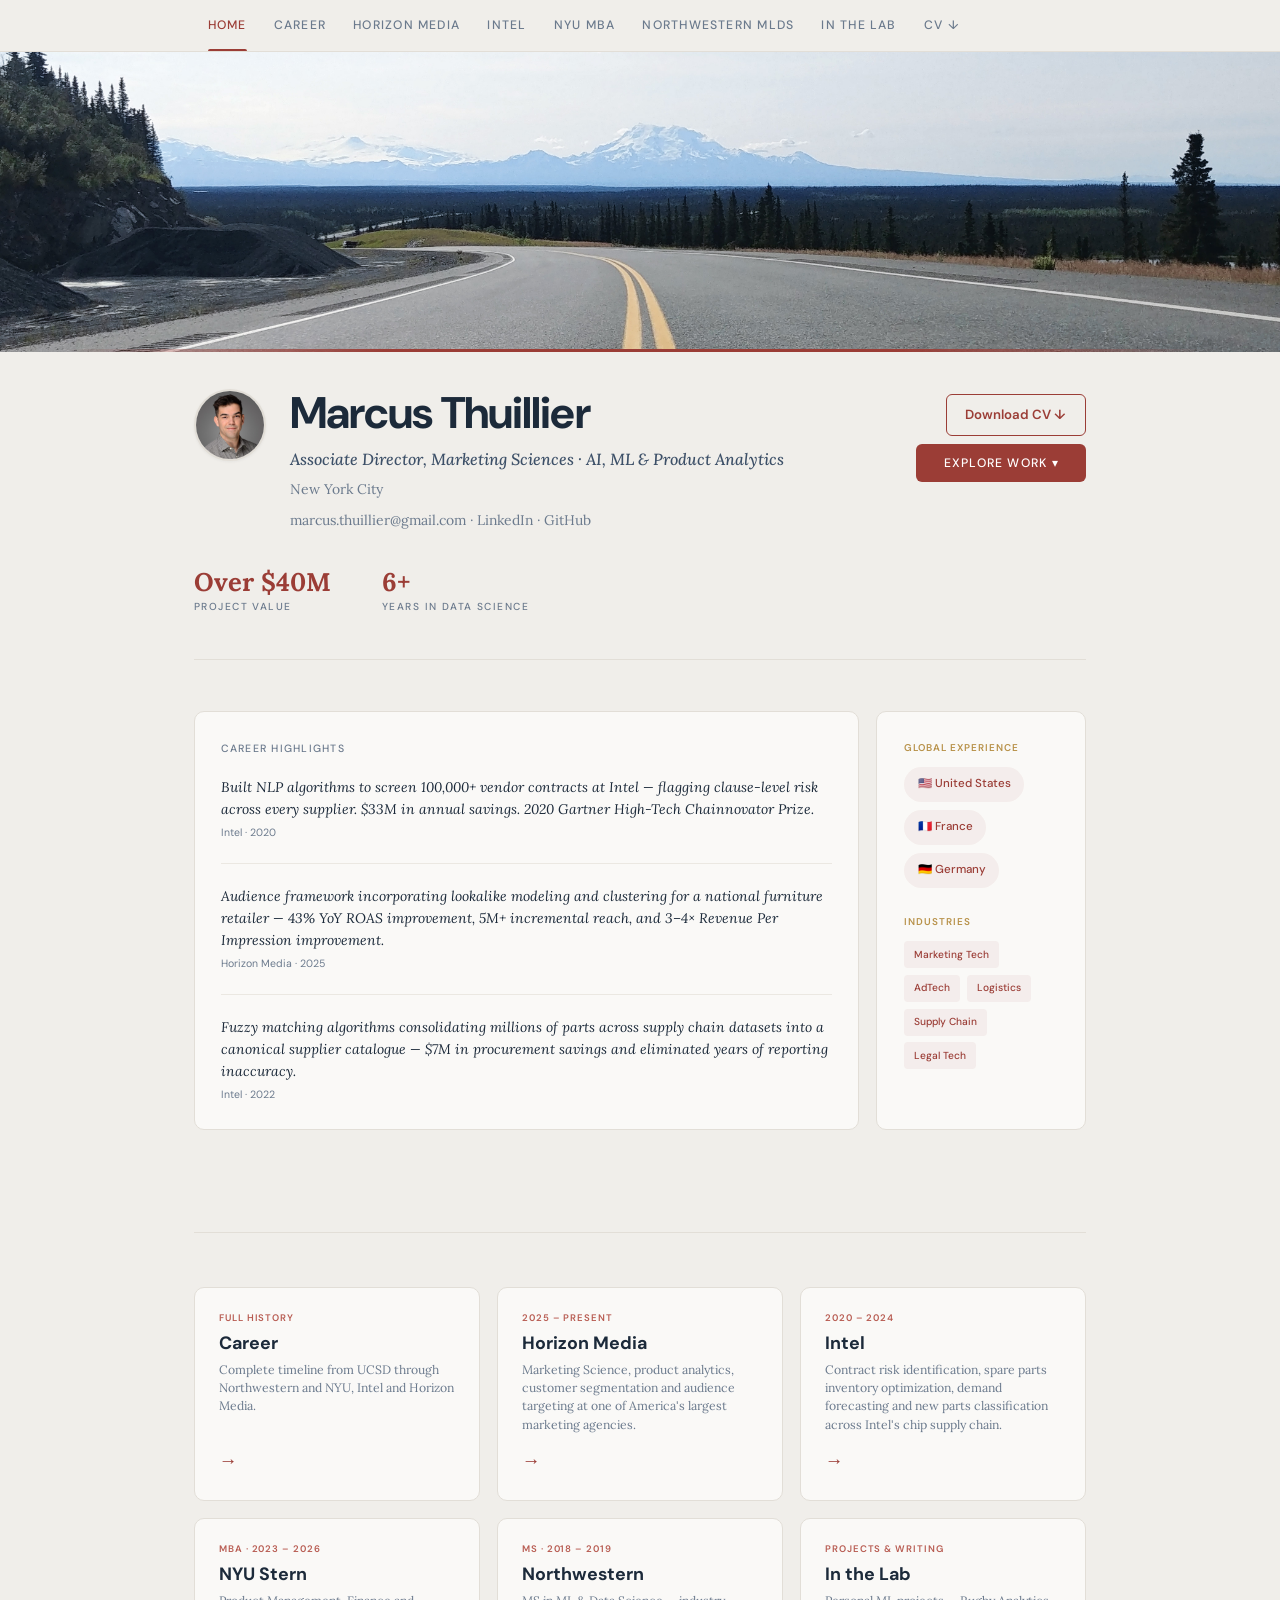
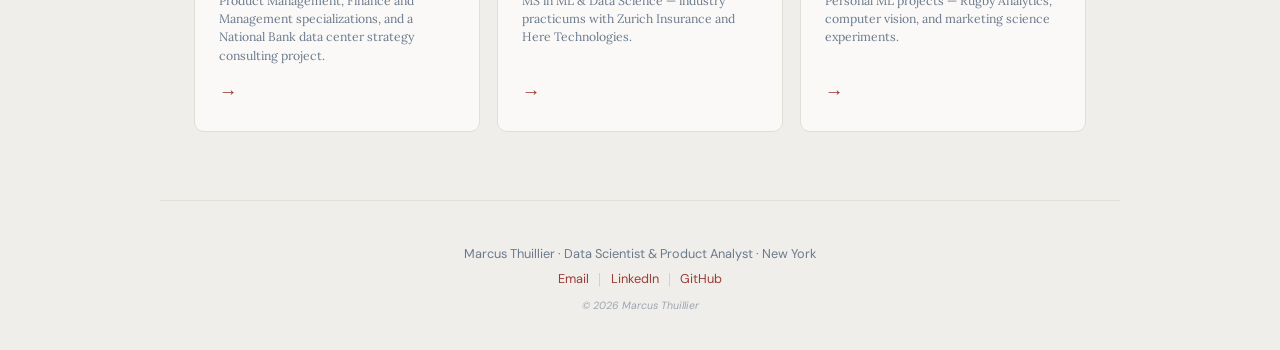
==== commit cf852828: "Pre-launch polish: American spelling, headshot, WR rankings comparison - Switch all British spelling" ====
--- a/index.html
+++ b/index.html
@@ -5,7 +5,7 @@
   <link rel="icon" href="data:image/svg+xml,<svg xmlns='http://www.w3.org/2000/svg' viewBox='0 0 32 32'><rect width='32' height='32' rx='6' fill='%239B3D36'/><text x='16' y='22' font-family='DM Sans,sans-serif' font-size='13' font-weight='700' fill='white' text-anchor='middle'>MT</text></svg>" />
   <meta name="viewport" content="width=device-width, initial-scale=1.0" />
   <title>Marcus Thuillier — Data Scientist</title>
-  <meta name="description" content="Marcus Thuillier — Data Scientist specialising in AI, ML and product analytics. Based in New York." />
+  <meta name="description" content="Marcus Thuillier — Data Scientist specializing in AI, ML and product analytics. Based in New York." />
   <meta property="og:title" content="Marcus Thuillier — Data Scientist" />
   <meta property="og:description" content="Associate Director, Marketing Sciences at Horizon Media. AI, ML &amp; Product Analytics. Based in New York." />
   <meta property="og:type" content="website" />
@@ -44,8 +44,7 @@
   <!-- CONTACT HEADER -->
   <div class="contact-header">
     <div class="contact-header-left">
-      <!-- TODO: replace placeholder with <img class="headshot" src="assets/headshot.jpg" alt="Marcus Thuillier"> when photo is ready -->
-      <div class="headshot headshot--placeholder" aria-label="Marcus Thuillier">MT</div>
+      <img class="headshot" src="assets/headshot.jpg" alt="Marcus Thuillier" />
       <div class="contact-info">
         <div class="contact-name">Marcus Thuillier</div>
         <div class="contact-tagline">Associate Director, Marketing Sciences · AI, ML &amp; Product Analytics</div>
@@ -99,7 +98,7 @@
           <div class="highlight-meta">Intel · 2020</div>
         </div>
         <div class="highlight-item">
-          <div class="highlight-text">Audience framework incorporating lookalike modelling and clustering for a national furniture retailer — 43% YoY ROAS improvement, 5M+ incremental reach, and 3–4× Revenue Per Impression improvement.</div>
+          <div class="highlight-text">Audience framework incorporating lookalike modeling and clustering for a national furniture retailer — 43% YoY ROAS improvement, 5M+ incremental reach, and 3–4× Revenue Per Impression improvement.</div>
           <div class="highlight-meta">Horizon Media · 2025</div>
         </div>
         <div class="highlight-item">
@@ -156,7 +155,7 @@
         <div class="teaser-card-label">MBA · 2023 – 2026</div>
         <img class="teaser-logo" src="https://logo.clearbit.com/nyu.edu" alt="" loading="lazy" onerror="this.style.display='none'" />
         <div class="teaser-card-title">NYU Stern</div>
-        <div class="teaser-card-desc">Product Management, Finance and Management specialisations, and a National Bank data center strategy consulting project.</div>
+        <div class="teaser-card-desc">Product Management, Finance and Management specializations, and a National Bank data center strategy consulting project.</div>
         <span class="teaser-card-arrow">→</span>
       </a>
       <a href="northwestern.html" class="teaser-card fade-in">
@@ -169,7 +168,7 @@
       <a href="lab.html" class="teaser-card fade-in">
         <div class="teaser-card-label">Projects &amp; Writing</div>
         <div class="teaser-card-title">In the Lab</div>
-        <div class="teaser-card-desc">Personal ML projects — Rugby Analytics, marketing science experiments — and writing on data science.</div>
+        <div class="teaser-card-desc">Personal ML projects — Rugby Analytics, computer vision, and marketing science experiments.</div>
         <span class="teaser-card-arrow">→</span>
       </a>
     </div>
--- a/css/style.css
+++ b/css/style.css
@@ -1498,6 +1498,19 @@
 }
 
 /* ── ELO LIVE CHART ── */
+.elo-charts-pair {
+  display: flex;
+  gap: 1rem;
+  align-items: flex-start;
+}
+.elo-charts-pair .elo-chart-wrap {
+  flex: 1 1 0;
+  min-width: 0;
+  margin-top: 1.4rem;
+}
+@media (max-width: 640px) {
+  .elo-charts-pair { flex-direction: column; }
+}
 .elo-chart-wrap {
   margin-top: 1.4rem;
   padding: 1rem 1.2rem 0.6rem;
@@ -1531,6 +1544,14 @@
   color: var(--text-faint);
   padding: 1rem 0;
   text-align: center;
+}
+.elo-chart-subtitle {
+  font-family: 'DM Sans', sans-serif;
+  font-size: 0.72rem;
+  font-style: italic;
+  color: var(--text-muted);
+  margin: 0.9rem 0 0;
+  min-height: 1.1rem;
 }
 
 /* ── TECH STACK ── */
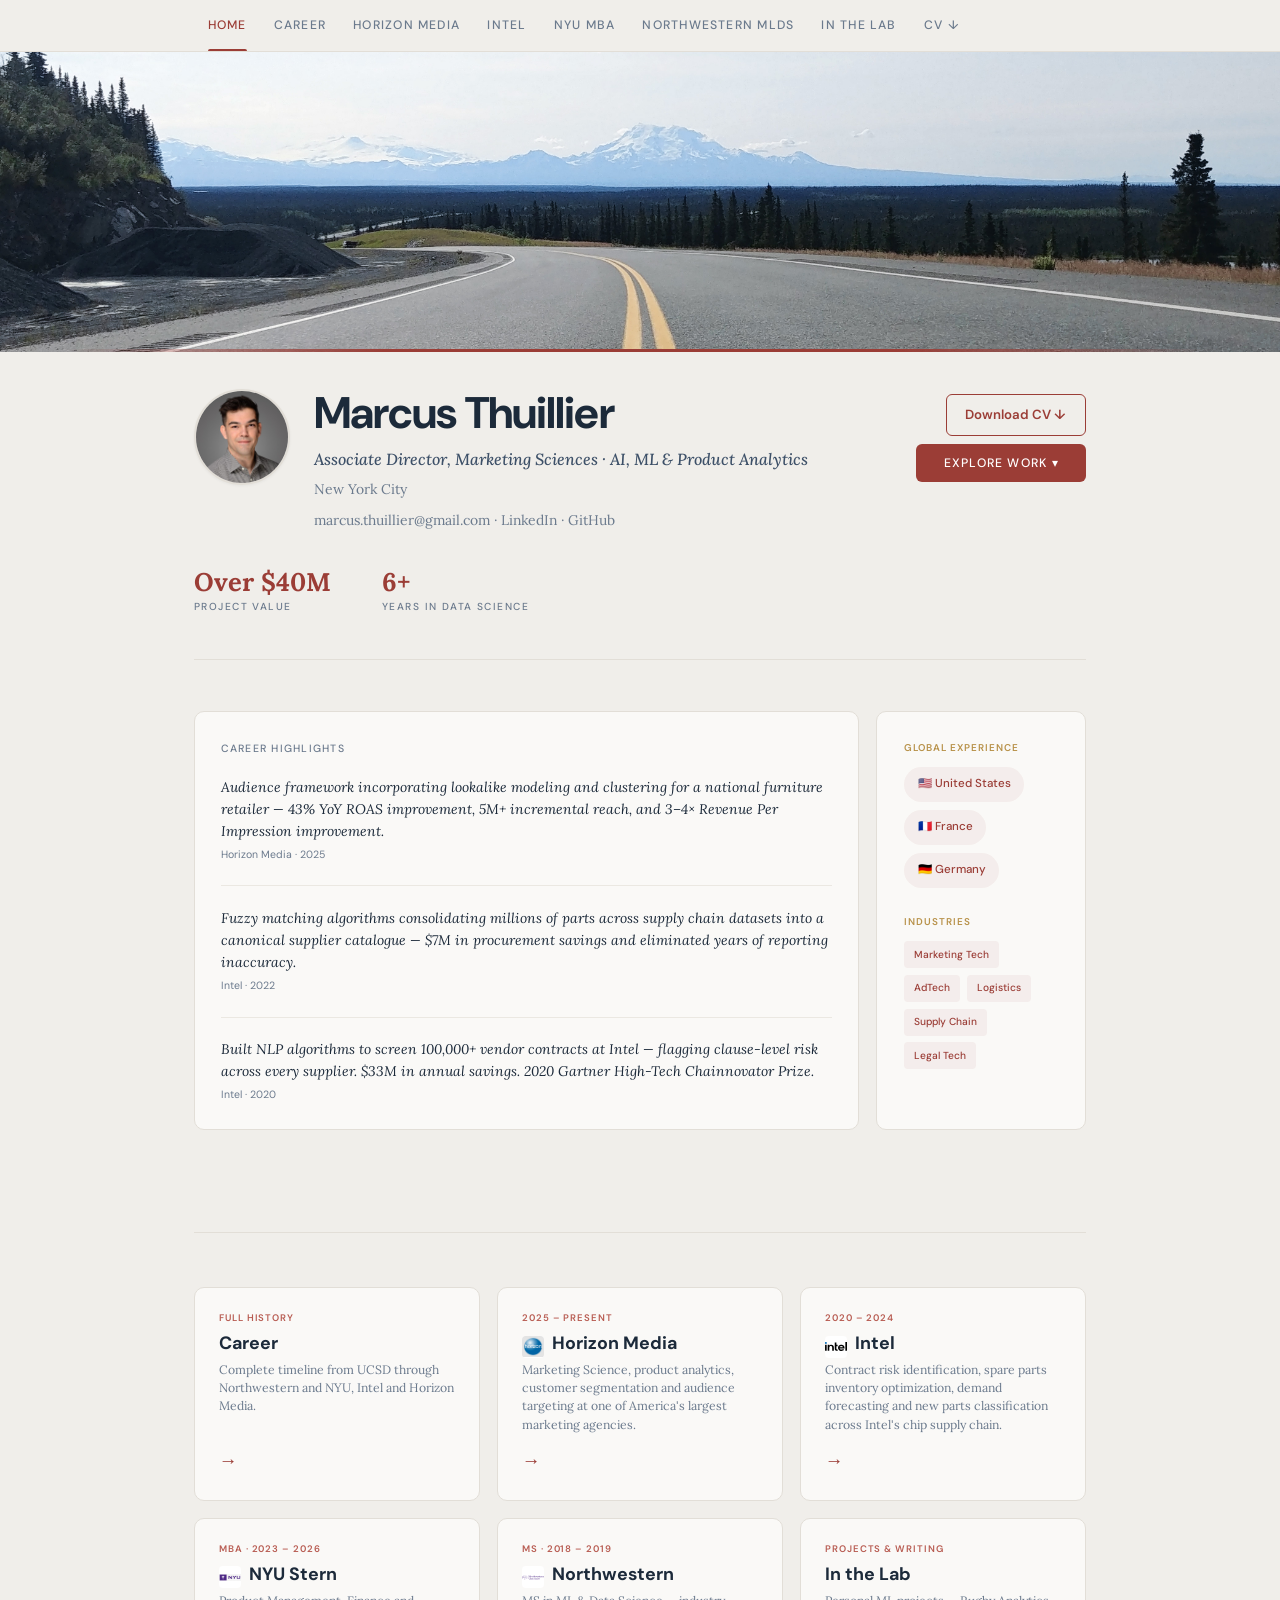
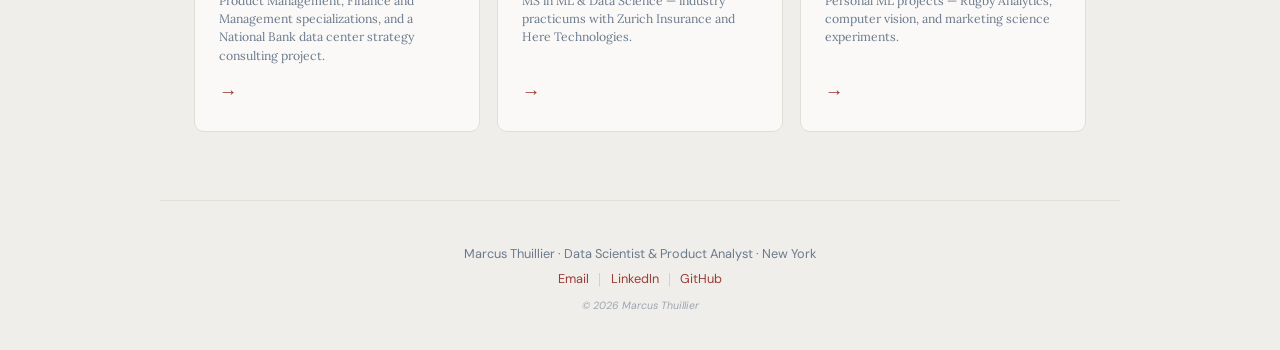
==== commit 74bdf1d5: "lets gooo" ====
--- a/index.html
+++ b/index.html
@@ -94,16 +94,16 @@
       <div class="bento-tile" style="grid-column: span 3;">
         <div class="metric-label" style="margin-bottom:1rem;">Career Highlights</div>
         <div class="highlight-item">
-          <div class="highlight-text">Built NLP algorithms to screen 100,000+ vendor contracts at Intel — flagging clause-level risk across every supplier. $33M in annual savings. 2020 Gartner High-Tech Chainnovator Prize.</div>
-          <div class="highlight-meta">Intel · 2020</div>
-        </div>
-        <div class="highlight-item">
           <div class="highlight-text">Audience framework incorporating lookalike modeling and clustering for a national furniture retailer — 43% YoY ROAS improvement, 5M+ incremental reach, and 3–4× Revenue Per Impression improvement.</div>
           <div class="highlight-meta">Horizon Media · 2025</div>
         </div>
         <div class="highlight-item">
           <div class="highlight-text">Fuzzy matching algorithms consolidating millions of parts across supply chain datasets into a canonical supplier catalogue — $7M in procurement savings and eliminated years of reporting inaccuracy.</div>
           <div class="highlight-meta">Intel · 2022</div>
+        </div>
+        <div class="highlight-item">
+          <div class="highlight-text">Built NLP algorithms to screen 100,000+ vendor contracts at Intel — flagging clause-level risk across every supplier. $33M in annual savings. 2020 Gartner High-Tech Chainnovator Prize.</div>
+          <div class="highlight-meta">Intel · 2020</div>
         </div>
       </div>
       <!-- Global footprint -->
@@ -139,29 +139,25 @@
       </a>
       <a href="horizon.html" class="teaser-card fade-in">
         <div class="teaser-card-label">2025 – Present</div>
-        <img class="teaser-logo" src="https://logo.clearbit.com/horizonmedia.com" alt="" loading="lazy" onerror="this.style.display='none'" />
-        <div class="teaser-card-title">Horizon Media</div>
+        <div class="teaser-card-title-row"><img class="teaser-logo" src="assets/logos/horizon.jpg" alt="" loading="lazy" onerror="this.style.display='none'" /><div class="teaser-card-title">Horizon Media</div></div>
         <div class="teaser-card-desc">Marketing Science, product analytics, customer segmentation and audience targeting at one of America's largest marketing agencies.</div>
         <span class="teaser-card-arrow">→</span>
       </a>
       <a href="intel.html" class="teaser-card fade-in">
         <div class="teaser-card-label">2020 – 2024</div>
-        <img class="teaser-logo" src="https://logo.clearbit.com/intel.com" alt="" loading="lazy" onerror="this.style.display='none'" />
-        <div class="teaser-card-title">Intel</div>
+        <div class="teaser-card-title-row"><img class="teaser-logo" src="assets/logos/intel.svg" alt="" loading="lazy" onerror="this.style.display='none'" /><div class="teaser-card-title">Intel</div></div>
         <div class="teaser-card-desc">Contract risk identification, spare parts inventory optimization, demand forecasting and new parts classification across Intel's chip supply chain.</div>
         <span class="teaser-card-arrow">→</span>
       </a>
       <a href="nyu.html" class="teaser-card fade-in">
         <div class="teaser-card-label">MBA · 2023 – 2026</div>
-        <img class="teaser-logo" src="https://logo.clearbit.com/nyu.edu" alt="" loading="lazy" onerror="this.style.display='none'" />
-        <div class="teaser-card-title">NYU Stern</div>
+        <div class="teaser-card-title-row"><img class="teaser-logo" src="assets/logos/nyu.png" alt="" loading="lazy" onerror="this.style.display='none'" /><div class="teaser-card-title">NYU Stern</div></div>
         <div class="teaser-card-desc">Product Management, Finance and Management specializations, and a National Bank data center strategy consulting project.</div>
         <span class="teaser-card-arrow">→</span>
       </a>
       <a href="northwestern.html" class="teaser-card fade-in">
         <div class="teaser-card-label">MS · 2018 – 2019</div>
-        <img class="teaser-logo" src="https://logo.clearbit.com/northwestern.edu" alt="" loading="lazy" onerror="this.style.display='none'" />
-        <div class="teaser-card-title">Northwestern</div>
+        <div class="teaser-card-title-row"><img class="teaser-logo" src="assets/logos/northwestern.svg" alt="" loading="lazy" onerror="this.style.display='none'" /><div class="teaser-card-title">Northwestern</div></div>
         <div class="teaser-card-desc">MS in ML &amp; Data Science — industry practicums with Zurich Insurance and Here Technologies.</div>
         <span class="teaser-card-arrow">→</span>
       </a>
--- a/css/style.css
+++ b/css/style.css
@@ -203,8 +203,8 @@
 /* ── HEADSHOT ── */
 .contact-header-left { display: flex; align-items: flex-start; gap: 1.4rem; }
 .headshot {
-  width: 72px;
-  height: 72px;
+  width: 96px;
+  height: 96px;
   border-radius: 50%;
   object-fit: cover;
   object-position: center top;
@@ -228,8 +228,8 @@
 /* ── COMPANY LOGOS in cards ── */
 .card-company--with-logo { display: flex; align-items: center; gap: 0.5rem; }
 .card-logo {
-  width: 18px;
-  height: 18px;
+  width: 24px;
+  height: 24px;
   object-fit: contain;
   border-radius: 3px;
   flex-shrink: 0;
@@ -237,14 +237,18 @@
 }
 
 /* ── LOGOS in teaser cards ── */
+.teaser-card-title-row {
+  display: flex;
+  align-items: center;
+  gap: 0.5rem;
+}
 .teaser-logo {
   width: 22px;
   height: 22px;
   object-fit: contain;
   border-radius: 4px;
-  margin-bottom: 0.35rem;
+  flex-shrink: 0;
   background: #fff;
-  display: block;
 }
 
 /* ── DEVICON tags ── */
@@ -1361,6 +1365,7 @@
 
   .bento-section { padding: 2rem 1.5rem 1.5rem; }
   .bento-grid { grid-template-columns: 1fr 1fr; }
+  .bento-tile { grid-column: 1 / -1 !important; }
   .bento-grid-2col { grid-template-columns: 1fr; }
 
   .teaser-section { padding: 1.5rem 1.5rem 2.5rem; }
@@ -1380,7 +1385,8 @@
 
   .mini-metrics { grid-template-columns: repeat(2, 1fr); }
   .ai-projects { grid-template-columns: 1fr; }
-  .company-contrib-grid { grid-template-columns: 1fr; }
+  .company-contrib-grid { grid-template-columns: 1fr !important; }
+  .contrib-card { grid-column: auto !important; }
   .company-block { padding: 1.4rem 1.3rem; }
 }
 
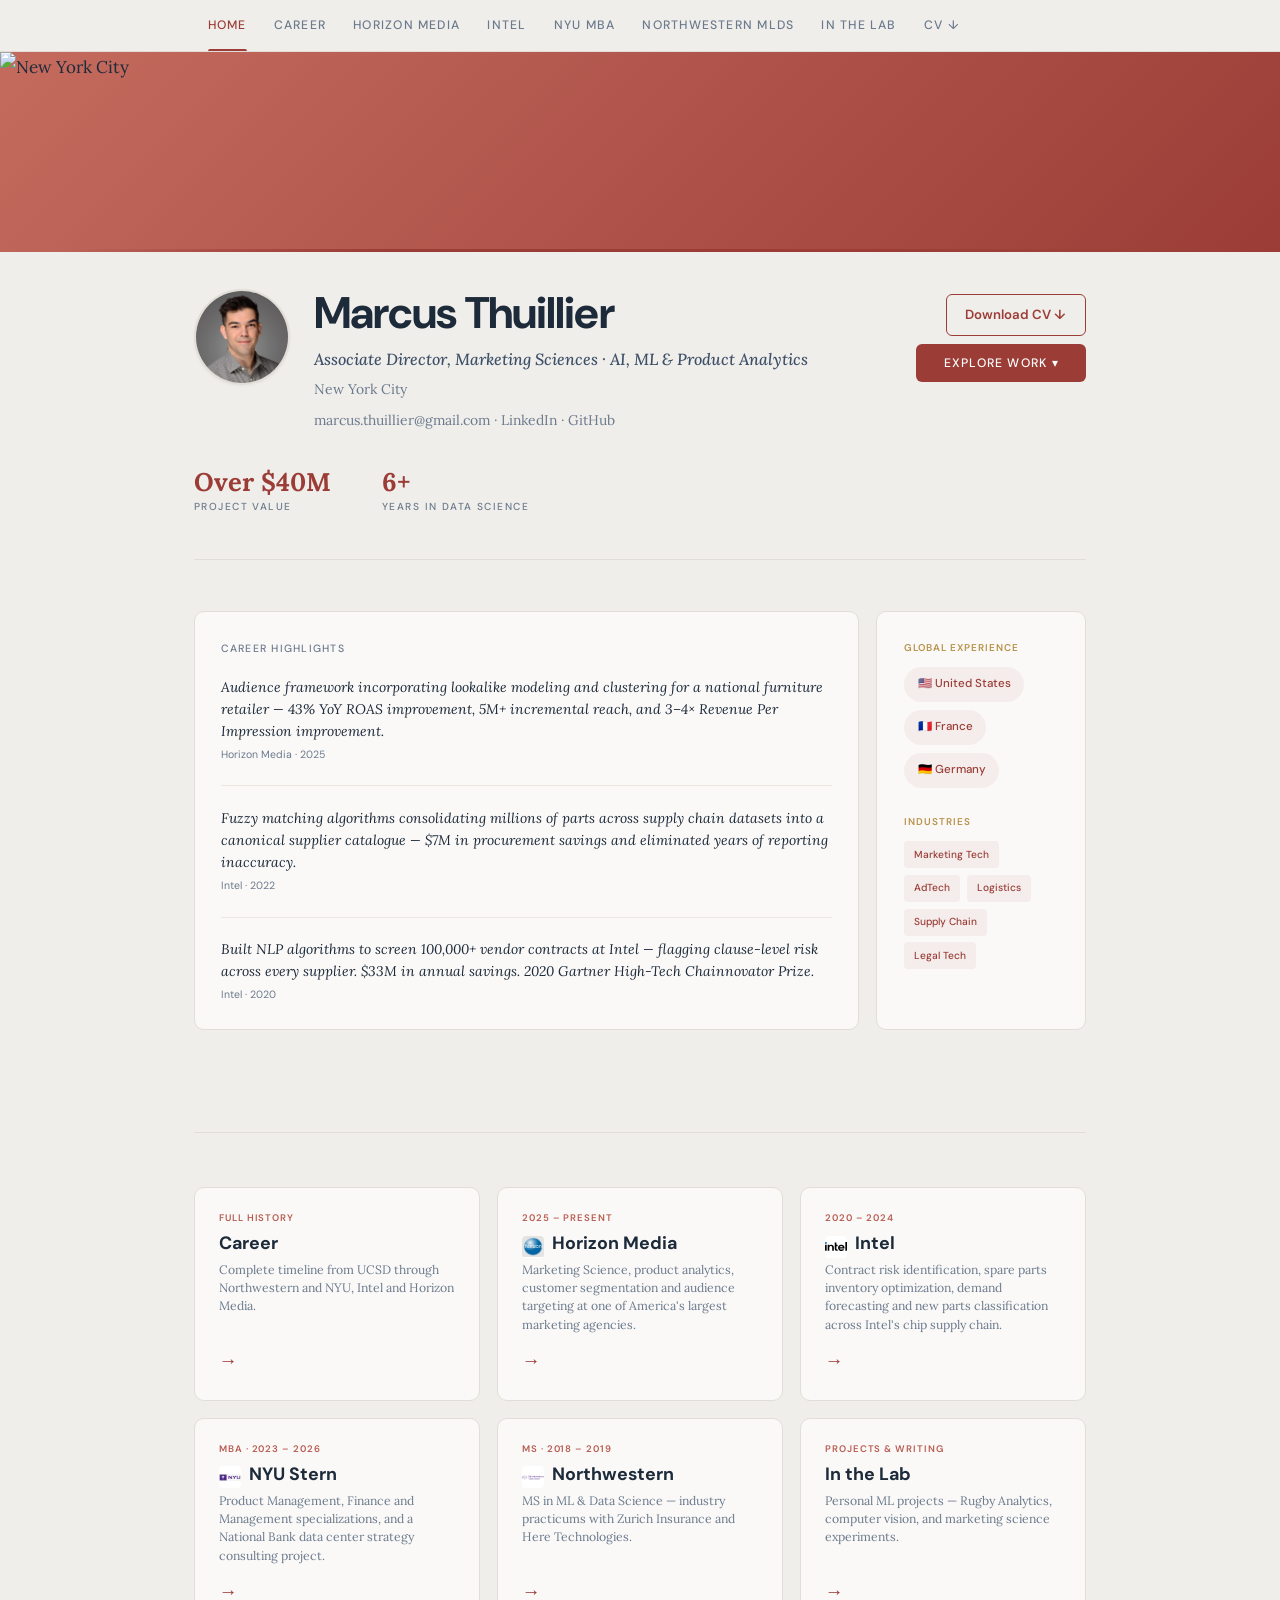
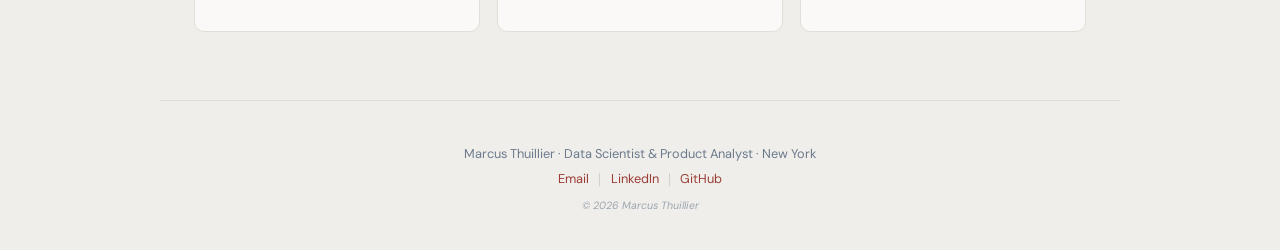
==== commit ea65c09a: "Uncomment betting model card, fix chart JS, switch to single-column layout, shrink home banner Co-Au" ====
--- a/index.html
+++ b/index.html
@@ -37,7 +37,7 @@
 
   <!-- BANNER -->
   <div class="banner">
-    <img src="assets/banner.jpg" alt="New York City" />
+    <img src="assets/banner1.jpg" alt="New York City" />
     <div class="banner-overlay"></div>
   </div>
 
--- a/css/style.css
+++ b/css/style.css
@@ -131,7 +131,7 @@
 /* ── BANNER ── */
 .banner {
   width: 100%;
-  height: 300px;
+  height: 200px;
   position: relative;
   overflow: hidden;
   background: linear-gradient(135deg, #c46b5e 0%, var(--accent) 100%);
@@ -1022,7 +1022,7 @@
 /* ── AI / WORKS PROJECT CARDS ── */
 .ai-projects {
   display: grid;
-  grid-template-columns: 1fr 1fr;
+  grid-template-columns: 1fr;
   gap: 1.2rem;
   margin-top: 1.2rem;
 }
@@ -1333,7 +1333,7 @@
 @media (max-width: 768px) {
   html { font-size: 16px; }
 
-  .banner { height: 180px; }
+  .banner { height: 120px; }
 
   .contact-header { padding: 1.4rem 1.5rem 0; flex-direction: column; gap: 1rem; }
   .contact-name { font-size: 2rem; }
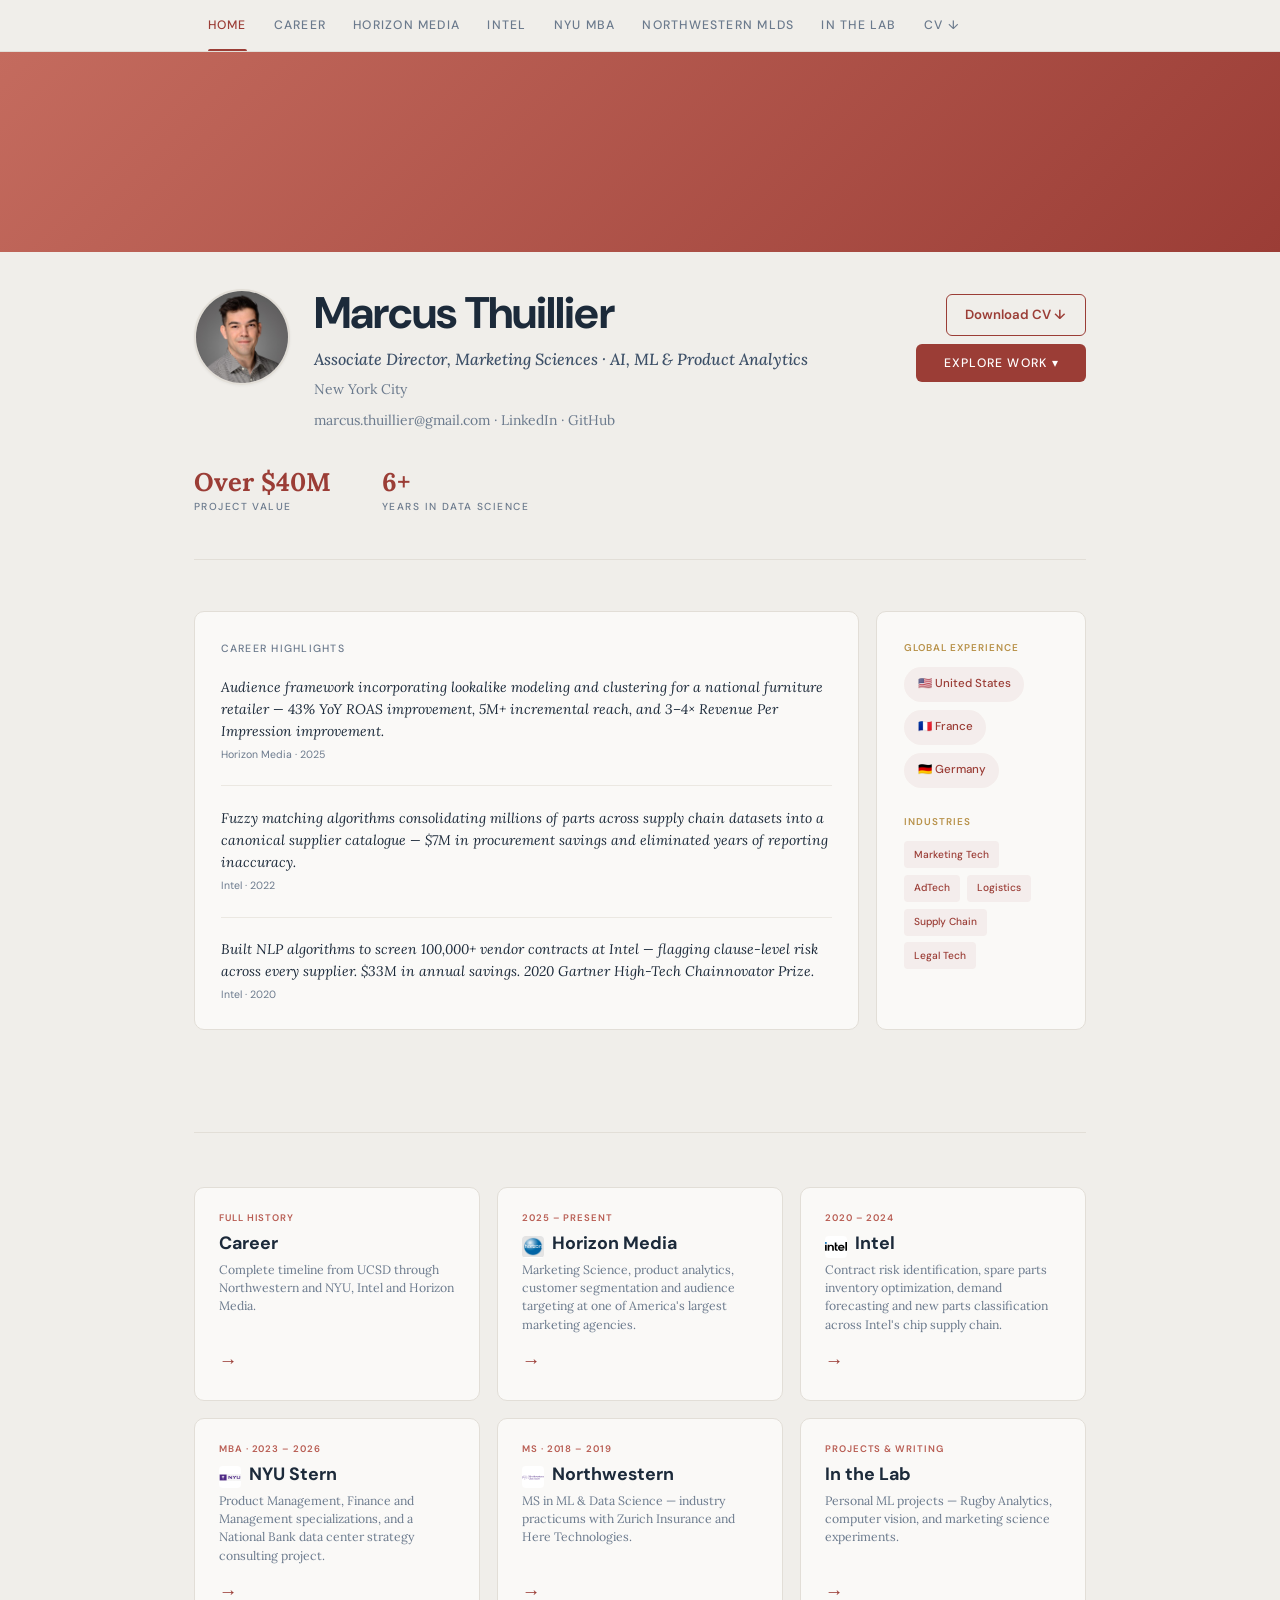
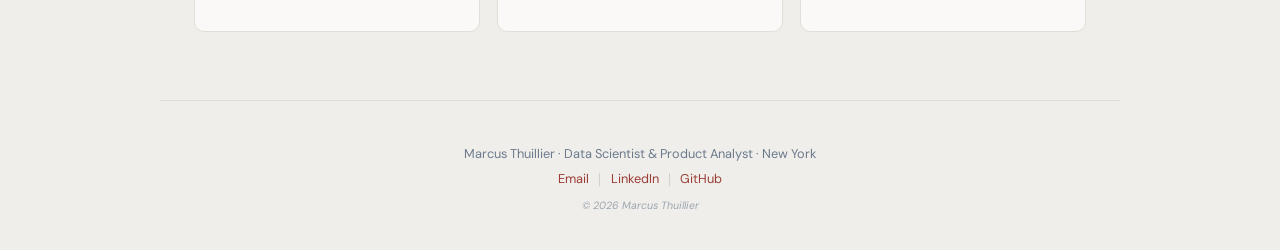
==== commit cf110e2b: "Remove image from home banner Co-Authored-By: Claude Sonnet 4.6 <noreply@anthropic.com>" ====
--- a/index.html
+++ b/index.html
@@ -36,10 +36,7 @@
   </nav>
 
   <!-- BANNER -->
-  <div class="banner">
-    <img src="assets/banner1.jpg" alt="New York City" />
-    <div class="banner-overlay"></div>
-  </div>
+  <div class="banner"></div>
 
   <!-- CONTACT HEADER -->
   <div class="contact-header">
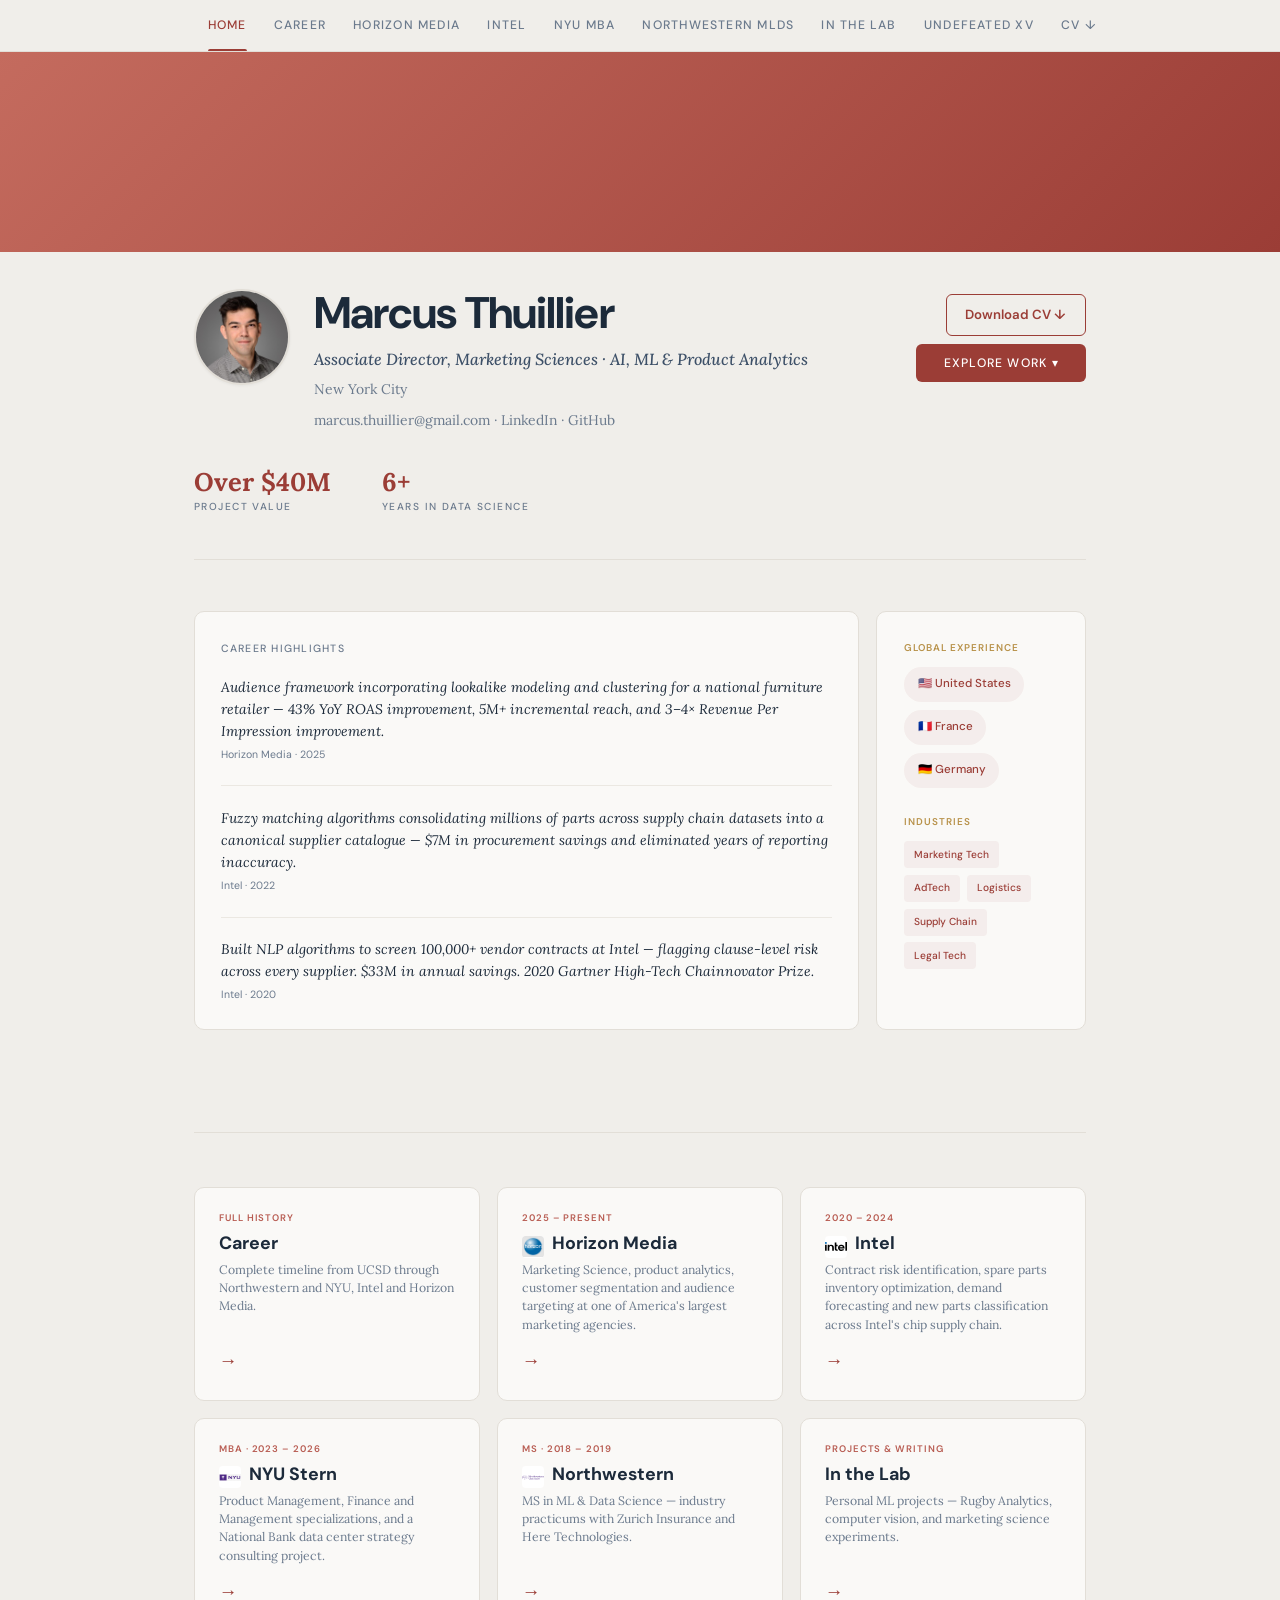
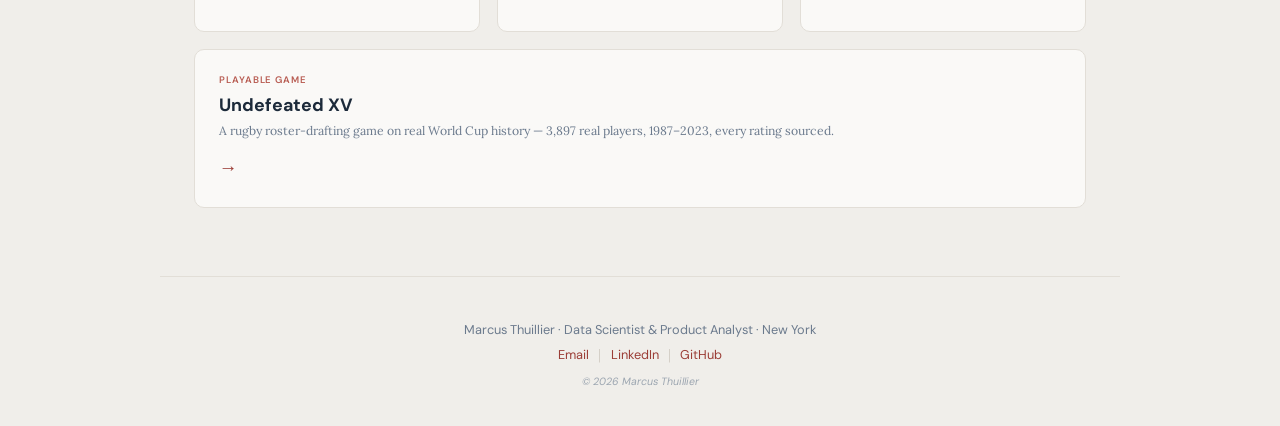
==== commit f0dfdcf2: "Add Undefeated XV tab: rugby roster-drafting game embedded live New top-level nav tab across all pag" ====
--- a/index.html
+++ b/index.html
@@ -27,6 +27,7 @@
         <a href="nyu.html" class="nav-link">NYU MBA</a>
         <a href="northwestern.html" class="nav-link">Northwestern MLDS</a>
         <a href="lab.html" class="nav-link">In the Lab</a>
+        <a href="undefeated-xv.html" class="nav-link">Undefeated XV</a>
         <a href="assets/cv.pdf" class="nav-link" download>CV ↓</a>
       </div>
       <button class="nav-hamburger" id="hamburger" aria-label="Toggle navigation">
@@ -65,6 +66,7 @@
         <a href="northwestern.html" class="cta-dropdown-item">Northwestern MS →</a>
         <div class="cta-dropdown-label">More</div>
         <a href="lab.html" class="cta-dropdown-item">In the Lab →</a>
+        <a href="undefeated-xv.html" class="cta-dropdown-item">Undefeated XV →</a>
         <a href="career.html" class="cta-dropdown-item">Full Career →</a>
       </div>
     </div>
@@ -164,6 +166,12 @@
         <div class="teaser-card-desc">Personal ML projects — Rugby Analytics, computer vision, and marketing science experiments.</div>
         <span class="teaser-card-arrow">→</span>
       </a>
+      <a href="undefeated-xv.html" class="teaser-card fade-in" style="grid-column: span 3;">
+        <div class="teaser-card-label">Playable Game</div>
+        <div class="teaser-card-title">Undefeated XV</div>
+        <div class="teaser-card-desc">A rugby roster-drafting game on real World Cup history — 3,897 real players, 1987–2023, every rating sourced.</div>
+        <span class="teaser-card-arrow">→</span>
+      </a>
     </div>
   </div>
 
--- a/css/style.css
+++ b/css/style.css
@@ -161,6 +161,7 @@
 .banner--nyu          { background: linear-gradient(135deg, #57068c 0%, #8900e1 100%); }
 .banner--northwestern { background: linear-gradient(135deg, #4e2a84 0%, #7b68ee 100%); }
 .banner--career       { background: linear-gradient(135deg, #1c2a3a 0%, #3d5068 100%); }
+.banner--undefeated   { background: linear-gradient(135deg, #0b1710 0%, #1f3d28 100%); }
 @media (max-width: 768px) { .banner--inner { height: 120px; } }
 
 /* ── PAGE HEADER (inner pages) ── */
@@ -1019,6 +1020,50 @@
 
 .tag:hover { background: var(--accent-glow); }
 
+/* ── EMBEDDED PLAY FRAME (Undefeated XV) ── */
+.play-frame-wrap {
+  background: var(--bg-card);
+  border: 1px solid var(--border-light);
+  border-radius: var(--radius-lg);
+  padding: 0.9rem;
+  box-shadow: var(--shadow-sm);
+  margin: 1.5rem 0;
+}
+.play-frame-bar {
+  display: flex;
+  align-items: center;
+  justify-content: space-between;
+  padding: 0.2rem 0.5rem 0.8rem;
+}
+.play-frame-label {
+  font-family: 'DM Sans', sans-serif;
+  font-size: 0.7rem;
+  font-weight: 600;
+  text-transform: uppercase;
+  letter-spacing: 0.08em;
+  color: var(--text-muted);
+}
+.play-frame-open {
+  font-family: 'DM Sans', sans-serif;
+  font-size: 0.72rem;
+  font-weight: 600;
+  color: var(--accent);
+  text-decoration: none;
+  white-space: nowrap;
+}
+.play-frame-open:hover { color: var(--accent-light); }
+.play-frame {
+  width: 100%;
+  height: 900px;
+  border: 1px solid var(--border);
+  border-radius: var(--radius-md);
+  background: #0b1710;
+  display: block;
+}
+@media (max-width: 640px) {
+  .play-frame { height: 760px; }
+}
+
 /* ── AI / WORKS PROJECT CARDS ── */
 .ai-projects {
   display: grid;
